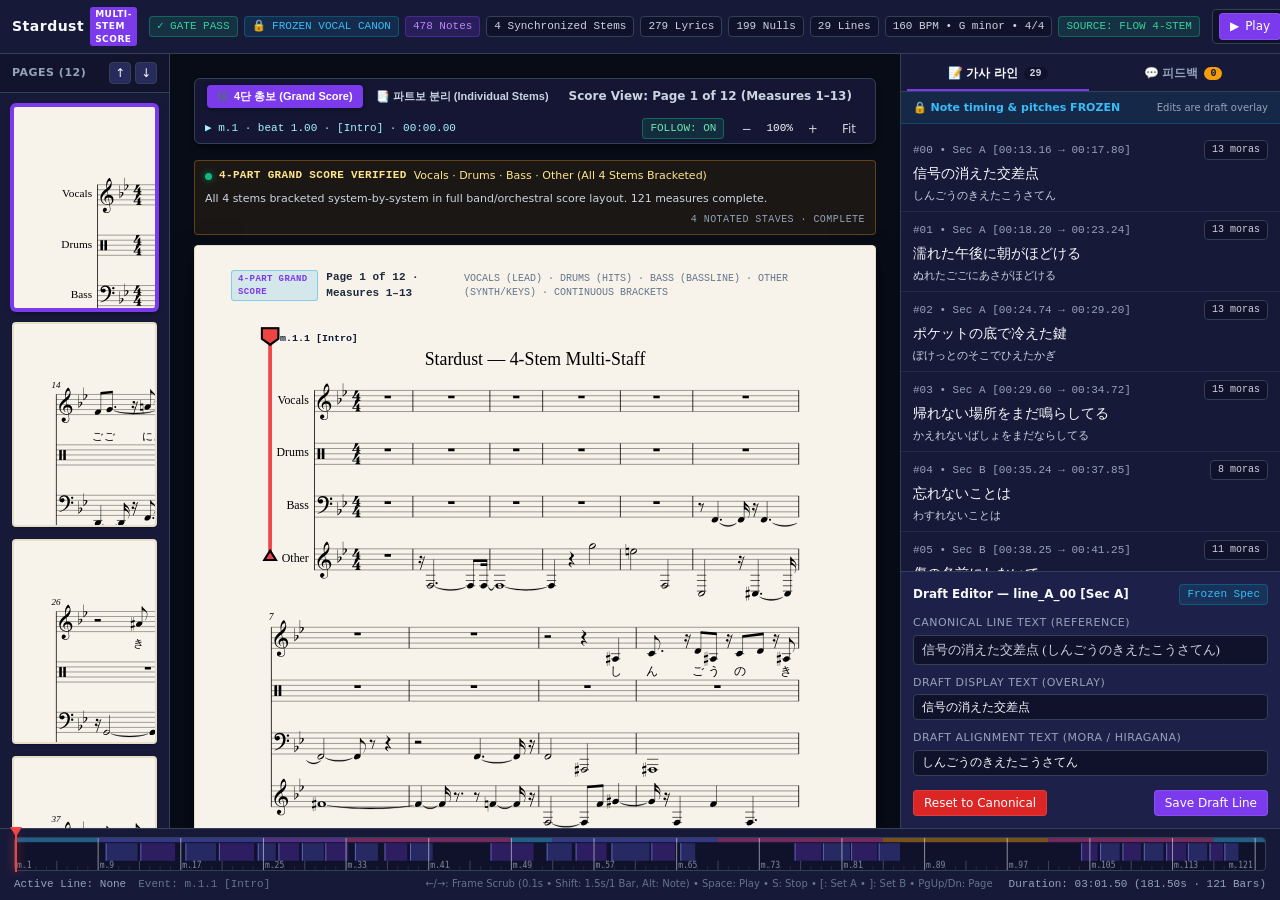
==== index.html @ 9baa698d "feat: Stardust 4-Part Multi-Staff Score & Interactive Right-Click Feedback Workbench" ====
<!DOCTYPE html>
<html lang="ja">
<head>
  <meta charset="UTF-8">
  <meta name="viewport" content="width=device-width, initial-scale=1.0">
  <title>Stardust — Multi-Stem Score &amp; Japanese Lyric Proofing Workbench</title>
  <link rel="stylesheet" href="styles.css">
</head>
<body>
  <div class="workbench-root">
    <!-- Top Command & Transport Bar -->
    <header class="top-command-bar" role="banner">
      <div class="topbar-left">
        <div class="brand-title">
          <span>Stardust</span>
          <span class="brand-badge">MULTI-STEM SCORE</span>
        </div>
        <div class="metadata-pills">
          <span class="chip chip-pass" title="Composition reference gate verified PASS">&#10003; GATE PASS</span>
          <span class="chip chip-frozen" title="Melody &amp; Note Mappings are Frozen">&#128274; FROZEN VOCAL CANON</span>
          <span class="chip chip-primary" id="chip-notes-count">478 Vocal Notes</span>
          <span class="chip" id="chip-stems-count">4 Synchronized Stems</span>
          <span class="chip" id="chip-lyrics-count">279 Lyrics</span>
          <span class="chip" id="chip-nulls-count">199 Nulls</span>
          <span class="chip" id="chip-lines-count">29 Lines</span>
          <span class="chip" id="chip-tempo-key">160 BPM &bull; Gm &bull; 4/4</span>
          <span class="chip chip-pass" id="chip-source" title="Loaded audio source status">SOURCE: FLOW 4-STEM</span>
        </div>
      </div>

      <div class="topbar-center">
        <!-- Transport Controls -->
        <div class="transport-cluster" role="region" aria-label="Playback Transport">
          <button class="btn btn-primary" id="btn-play-pause" title="Play / Pause (Space)" aria-label="Play or Pause">
            <span id="play-icon">&#9654;</span> <span id="play-text">Play</span>
          </button>
          <button class="btn btn-secondary" id="btn-stop" title="Stop (S)" aria-label="Stop playback">
            <span>&#9632;</span> <span>Stop (S)</span>
          </button>
          <button class="btn btn-secondary" id="btn-loop" title="Toggle Loop (L)" aria-label="Toggle loop">
            <span>&#128257;</span> <span id="loop-text">Loop [Off]</span>
          </button>
        </div>

        <div class="timecode-display" id="timecode-display" aria-live="polite">
          00:00.00 / 03:01.50
        </div>
        <span class="measure-beat-badge" id="measure-beat-badge">BAR 1 · BEAT 1.0</span>

        <!-- A/B Range Cluster -->
        <div class="range-controls" role="region" aria-label="A-B Playback Range">
          <span class="range-label">A:</span>
          <input type="number" id="input-range-a" class="input-number" placeholder="Start" step="0.1" min="0" aria-label="Range A start in seconds">
          <button class="btn btn-secondary" id="btn-set-a" title="Set A at playhead ([)" aria-label="Set Range A">Set A [</button>
          <span class="range-label" style="margin-left: 6px;">B:</span>
          <input type="number" id="input-range-b" class="input-number" placeholder="End" step="0.1" min="0" aria-label="Range B end in seconds">
          <button class="btn btn-secondary" id="btn-set-b" title="Set B at playhead (])" aria-label="Set Range B">Set B ]</button>
          <button class="btn btn-ghost" id="btn-clear-range" title="Clear A/B Range" aria-label="Clear Range">Clear</button>
        </div>
      </div>

      <div class="topbar-right">
        <!-- Canonical Artifacts Dropdown / Links -->
        <div style="display: flex; gap: 6px;">
          <a href="assets/stardust-lead-with-lyrics.musicxml" download="stardust-lead-with-lyrics.musicxml" class="btn btn-secondary" title="Download Canonical Vocal MusicXML">Vocal XML</a>
          <a href="assets/stardust-multistaff.musicxml" download="stardust-multistaff.musicxml" class="btn btn-secondary" title="Download Multi-Staff 4-Part MusicXML">Multi-Staff XML</a>
          <a href="assets/stardust-multistaff.mid" download="stardust-multistaff.mid" class="btn btn-secondary" title="Download Multi-Staff 4-Track MIDI">Multi-Staff MIDI</a>
          <a href="assets/stardust-score-data.json" download="stardust-score-data.json" class="btn btn-secondary" title="Download Canonical Score JSON">JSON</a>
          <a href="assets/score-contact-sheet.png" target="_blank" class="btn btn-secondary" title="View Score Contact Sheet">Contact Sheet</a>
          <a href="assets/CANONFLOW_SCORE_LYRIC_CONTRACT.md" target="_blank" class="btn btn-secondary" title="View Reusable Contract">Contract</a>
        </div>
        <button class="btn btn-accent" id="btn-export-draft" title="Export Draft Overrides JSON">
          <span>&#128190;</span> <span>Export Draft</span>
        </button>
      </div>
    </header>

    <!-- Main Workspace Stage -->
    <main class="main-stage">
      <!-- Left Page Navigator -->
      <aside class="page-navigator" aria-label="Score Page Navigator">
        <div class="panel-header">
          <span id="pages-header-title">Pages (12)</span>
          <div style="display: flex; gap: 4px;">
            <button class="btn btn-secondary btn-icon" id="btn-prev-page" title="Previous Page (PageUp)" aria-label="Previous page" style="width: 22px; height: 22px; padding: 2px;">&uarr;</button>
            <button class="btn btn-secondary btn-icon" id="btn-next-page" title="Next Page (PageDown)" aria-label="Next page" style="width: 22px; height: 22px; padding: 2px;">&darr;</button>
          </div>
        </div>
        <div class="thumbnails-list" id="thumbnails-list">
          <!-- Dynamically populated based on active presentation mode -->
        </div>
      </aside>

      <!-- Center Dominant Score Container -->
      <section class="score-viewport" id="score-viewport" aria-label="Music score and source view">
        <div class="score-toolbar">
          <div class="score-mode-pill-group" role="tablist" aria-label="Score Presentation Mode">
            <button type="button" class="score-mode-pill active" id="btn-mode-grand" role="tab" aria-selected="true" title="4단 묶음 총보 (Vocals + Drums + Bass + Other 합주 총보)">
              🎼 4단 총보 (Grand Score)
            </button>
            <button type="button" class="score-mode-pill" id="btn-mode-stems" role="tab" aria-selected="false" title="파트별 개별 악보 분리 보기">
              📑 파트보 분리 (Individual Stems)
            </button>
          </div>

          <span style="font-size: 12px; font-weight: 600; color: var(--text-secondary);" id="score-page-indicator">Score View: Page 1 of 12 (Measures 1–13)</span>
          <span class="score-live-readout" id="score-live-readout" aria-live="polite">Waiting for playback · score cursor idle</span>
          <span class="chip chip-follow" id="score-follow-state">FOLLOW: ON</span>
          <div class="score-source-selector" id="score-source-selector" role="group" aria-label="Visible score staves" style="display: none;">
            <span class="score-source-selector-label">VISIBLE STAVES</span>
            <label title="Show Vocals staff only"><input type="radio" name="score-display-count" value="1"> 1 (Vocals)</label>
            <label title="Show Vocals and Drums staves"><input type="radio" name="score-display-count" value="2"> 2 (+Drums)</label>
            <label title="Show Vocals, Drums, and Bass staves"><input type="radio" name="score-display-count" value="3"> 3 (+Bass)</label>
            <label title="Show all 4 staves"><input type="radio" name="score-display-count" value="all" checked> All (4 Staves)</label>
          </div>
          <div style="display: flex; gap: 6px; margin-left: auto;">
            <button class="btn btn-ghost" id="btn-zoom-out" style="padding: 2px 8px;" title="Zoom Out">&minus;</button>
            <span id="zoom-level" class="mono" style="font-size: 11px; align-self: center;">100%</span>
            <button class="btn btn-ghost" id="btn-zoom-in" style="padding: 2px 8px;" title="Zoom In">&plus;</button>
            <button class="btn btn-ghost" id="btn-zoom-fit" style="padding: 2px 8px;" title="Reset Zoom">Fit</button>
          </div>
        </div>

        <div class="score-source-banner" id="score-source-banner" role="status">
          <span class="source-status-dot" aria-hidden="true" style="background: var(--success); box-shadow: 0 0 7px rgba(16, 185, 129, 0.7);"></span>
          <strong id="score-source-status">4-PART GRAND SCORE VERIFIED</strong>
          <span id="score-source-track">Vocals · Drums · Bass · Other (All 4 Stems Bracketed)</span>
          <span class="score-source-detail" id="score-source-detail">All 4 stems bracketed system-by-system in full band/orchestral score layout.</span>
          <span class="score-notation-count" id="score-notation-count">4 NOTATED STAVES · COMPLETE</span>
        </div>

        <div class="score-paper-sheet" id="score-paper">
          <div class="score-svg-frame" id="score-svg-frame" aria-live="polite"></div>
        </div>
      </section>

      <!-- Right Lyric & Feedback Inspector -->
      <aside class="lyric-inspector" aria-label="Lyric Line & Feedback Inspector">
        <!-- Tab Switcher -->
        <div class="inspector-tabs" role="tablist" aria-label="Inspector Mode">
          <button type="button" class="inspector-tab active" id="tab-lyrics" role="tab" aria-selected="true">
            <span>📝 가사 라인</span> <span class="tab-count-badge" id="lyrics-count-badge">29</span>
          </button>
          <button type="button" class="inspector-tab" id="tab-feedbacks" role="tab" aria-selected="false">
            <span>💬 피드백</span> <span class="tab-count-badge feedback-badge" id="feedback-count-badge">0</span>
          </button>
        </div>

        <!-- Lyrics View Pane -->
        <div class="inspector-tab-pane active" id="pane-lyrics">
          <div class="inspector-banner">
            <span>&#128274; <strong>Note timing &amp; pitches FROZEN</strong></span>
            <span style="font-size: 10px; color: var(--text-muted);">Edits are draft overlay</span>
          </div>

          <!-- Scrollable list of 29 lines -->
          <div class="lyric-list-container" id="lyric-list" role="list">
            <!-- Dynamically populated rows -->
          </div>

          <!-- Selected Line Draft Editor Drawer -->
          <div class="inspector-detail-pane" id="inspector-detail">
            <div class="detail-header">
              <span id="editor-line-title">Select a line to edit draft text</span>
              <span class="chip chip-frozen" id="editor-status-chip">Frozen Spec</span>
            </div>

            <div class="field-group">
              <label class="field-label">Canonical Line Text (Reference)</label>
              <div id="canonical-line-text" class="lyric-font" style="font-size: 13px; color: var(--text-secondary); background: var(--surface-input); padding: 5px 8px; border-radius: 4px; border: 1px solid var(--border-subtle); min-height: 26px;">
                -
              </div>
            </div>

            <div class="field-group">
              <label class="field-label" for="input-draft-display">Draft Display Text (Overlay)</label>
              <input type="text" id="input-draft-display" class="input-text lyric-font" placeholder="Japanese Kanji / Kana text">
            </div>

            <div class="field-group">
              <label class="field-label" for="input-draft-alignment">Draft Alignment Text (Mora / Hiragana)</label>
              <input type="text" id="input-draft-alignment" class="input-text" placeholder="Kana reading alignment">
            </div>

            <div style="display: flex; justify-content: space-between; align-items: center; margin-top: 4px;">
              <button class="btn btn-danger" id="btn-reset-line" title="Revert this line to canonical text">Reset to Canonical</button>
              <button class="btn btn-primary" id="btn-save-draft" title="Save draft line overlay">Save Draft Line</button>
            </div>
          </div>
        </div>

        <!-- Feedbacks View Pane -->
        <div class="inspector-tab-pane" id="pane-feedbacks" style="display: none;">
          <div class="feedback-actions-bar">
            <button type="button" class="btn btn-primary" id="btn-add-feedback-now" title="현재 재생 헤드 위치에 피드백 추가 (단축키: F)">
              <span>➕ 피드백 추가</span>
            </button>
            <div style="display: flex; gap: 4px;">
              <button type="button" class="btn btn-secondary btn-icon" id="btn-copy-feedbacks" title="피드백 전체 마크다운 클립보드 복사" style="font-size: 12px; padding: 4px 8px;">
                📋 복사
              </button>
              <button type="button" class="btn btn-secondary btn-icon" id="btn-export-feedbacks" title="피드백 JSON 다운로드" style="font-size: 12px; padding: 4px 8px;">
                📥 내보내기
              </button>
            </div>
          </div>

          <!-- Filter Toolbar -->
          <div class="feedback-filter-row">
            <span style="font-size: 11px; color: var(--text-dim); font-weight: 600;">필터:</span>
            <div class="feedback-filter-chips" id="feedback-filter-chips">
              <button type="button" class="filter-chip active" data-filter="all">전체</button>
              <button type="button" class="filter-chip" data-filter="vocals">보컬</button>
              <button type="button" class="filter-chip" data-filter="drums">드럼</button>
              <button type="button" class="filter-chip" data-filter="bass">베이스</button>
              <button type="button" class="filter-chip" data-filter="other">기타</button>
            </div>
          </div>

          <!-- Feedbacks List -->
          <div class="feedback-list-container" id="feedback-cards-list" role="list">
            <div class="feedback-empty-state" id="feedback-empty-state">
              <span class="empty-icon">💬</span>
              <p class="empty-title">등록된 피드백이 없습니다</p>
              <p class="empty-desc">악보나 타임라인에서 <strong>마우스 우클릭</strong>하여 해당 위치에 즉시 피드백을 남기거나, 상단의 [➕ 피드백 추가] 버튼을 눌러보세요.</p>
            </div>
          </div>
        </div>
      </aside>
    </main>

    <!-- Compact Bottom Timeline & Transport Readout -->
    <footer class="bottom-timeline-bar" role="contentinfo">
      <div class="timeline-track-wrap" id="timeline-track" role="slider" aria-label="Audio Timeline Scrubber" tabindex="0">
        <canvas class="timeline-markers-canvas" id="timeline-canvas"></canvas>
        <div class="timeline-range-highlight" id="timeline-range-highlight" style="display: none;"></div>
        <div class="timeline-feedback-markers" id="timeline-feedback-markers"></div>
        <div class="timeline-hover-guide" id="timeline-hover-guide"></div>
        <div class="timeline-hover-tooltip" id="timeline-hover-tooltip">00:00.00</div>
        <div class="timeline-playhead" id="timeline-playhead" style="left: 0%;"></div>
      </div>

      <div class="timeline-info-row">
        <div style="display: flex; gap: 12px; align-items: center;">
          <span class="mono" id="timeline-active-info">Active Line: None</span>
          <span class="mono" id="timeline-active-event" style="color: var(--text-dim);">Event: None</span>
        </div>
        <div style="display: flex; gap: 16px; align-items: center;">
          <span style="font-size: 10px; color: var(--text-dim);">&larr;/&rarr;: Frame Scrub (0.1s &bull; Shift: 1.5s/1 Bar, Alt: Note) &bull; Space: Play &bull; S: Stop &bull; [: Set A &bull; ]: Set B &bull; PgUp/Dn: Page</span>
          <span class="mono" id="timeline-duration-info">Duration: 03:01.50 (181.50s · 121 Bars)</span>
        </div>
      </div>
    </footer>
  </div>

  <!-- Score & Timeline Right-Click Context Menu -->
  <div id="score-context-menu" class="score-context-menu" style="display: none;" role="menu" aria-label="Context Actions">
    <div class="context-menu-header" id="context-menu-time-header">
      <span class="context-menu-badge" id="ctx-bar-beat">BAR 1 · BEAT 1.0</span>
      <span class="context-menu-time" id="ctx-timecode">00:00.00</span>
    </div>
    <div class="context-menu-divider"></div>
    <button type="button" class="context-menu-item primary" id="ctx-btn-add-feedback" role="menuitem">
      <span class="ctx-icon">💬</span>
      <span class="ctx-label">이 지점에 피드백 남기기...</span>
      <span class="ctx-shortcut">F</span>
    </button>
    <button type="button" class="context-menu-item" id="ctx-btn-play-from-here" role="menuitem">
      <span class="ctx-icon">▶️</span>
      <span class="ctx-label">이 위치부터 재생</span>
      <span class="ctx-shortcut">Space</span>
    </button>
    <div class="context-menu-divider"></div>
    <button type="button" class="context-menu-item" id="ctx-btn-set-range-a" role="menuitem">
      <span class="ctx-icon">📍</span>
      <span class="ctx-label">A 루프 시작점으로 설정</span>
      <span class="ctx-shortcut">[</span>
    </button>
    <button type="button" class="context-menu-item" id="ctx-btn-set-range-b" role="menuitem">
      <span class="ctx-icon">📍</span>
      <span class="ctx-label">B 루프 종료점으로 설정</span>
      <span class="ctx-shortcut">]</span>
    </button>
    <div class="context-menu-divider"></div>
    <button type="button" class="context-menu-item" id="ctx-btn-copy-timecode" role="menuitem">
      <span class="ctx-icon">📋</span>
      <span class="ctx-label">현재 위치 타임코드 복사</span>
    </button>
  </div>

  <!-- Feedback Input Modal Dialog -->
  <div id="feedback-modal-backdrop" class="modal-backdrop" style="display: none;" role="presentation">
    <div class="feedback-dialog" role="dialog" aria-modal="true" aria-labelledby="feedback-dialog-title">
      <div class="dialog-header">
        <div style="display: flex; align-items: center; gap: 8px;">
          <span style="font-size: 20px;">💬</span>
          <div>
            <h3 id="feedback-dialog-title" class="dialog-title">피드백 남기기</h3>
            <p class="dialog-subtitle" id="feedback-dialog-location">BAR 1 · BEAT 1.0 · 00:00.00</p>
          </div>
        </div>
        <button type="button" class="btn btn-ghost btn-icon" id="btn-close-feedback-modal" aria-label="닫기" style="font-size: 18px; width: 28px; height: 28px;">&times;</button>
      </div>

      <div class="dialog-body">
        <!-- Target Stem Selector -->
        <div class="field-group">
          <label class="field-label">대상 파트 (Target Track)</label>
          <div class="stem-pill-selector" id="feedback-stem-selector">
            <button type="button" class="pill-btn active" data-stem="all">전체 (Master)</button>
            <button type="button" class="pill-btn" data-stem="vocals">🎤 Vocals</button>
            <button type="button" class="pill-btn" data-stem="drums">🥁 Drums</button>
            <button type="button" class="pill-btn" data-stem="bass">🎸 Bass</button>
            <button type="button" class="pill-btn" data-stem="other">🎹 Other</button>
          </div>
        </div>

        <!-- Category Selector -->
        <div class="field-group">
          <label class="field-label">피드백 분류 (Category)</label>
          <div class="category-pill-selector" id="feedback-category-selector">
            <button type="button" class="pill-btn active" data-category="vocals">🎤 보컬/발음</button>
            <button type="button" class="pill-btn" data-category="timing">⏱️ 타이밍/리듬</button>
            <button type="button" class="pill-btn" data-category="pitch">🎵 음정/멜로디</button>
            <button type="button" class="pill-btn" data-category="mix">🎚️ 믹스/밸런스</button>
            <button type="button" class="pill-btn" data-category="lyrics">📝 가사 수정</button>
            <button type="button" class="pill-btn" data-category="general">💡 일반 메모</button>
          </div>
        </div>

        <!-- Active Lyric Context if any -->
        <div class="feedback-lyric-context" id="feedback-lyric-context" style="display: none;">
          <span class="context-label">해당 마디 가사:</span>
          <span class="context-text" id="feedback-context-lyric-text">-</span>
        </div>

        <!-- Feedback Input Textarea -->
        <div class="field-group">
          <label class="field-label" for="feedback-textarea">
            피드백 내용 <span style="color: var(--danger);">*</span>
          </label>
          <textarea id="feedback-textarea" class="input-textarea" rows="3" placeholder="피드백 내용을 입력하세요 (예: 2박자 보컬 싱코페이션 타이밍 늦음, 킥 어택 강조 필요 등)..."></textarea>
        </div>

        <!-- Author Input -->
        <div class="field-group">
          <label class="field-label" for="feedback-author-input">작성자</label>
          <input type="text" id="feedback-author-input" class="input-text" value="Reviewer" placeholder="작성자 이름">
        </div>
      </div>

      <div class="dialog-footer">
        <span class="dialog-hint">단축키: Cmd+Enter (Ctrl+Enter) 저장 · Esc 닫기</span>
        <div style="display: flex; gap: 8px;">
          <button type="button" class="btn btn-secondary" id="btn-cancel-feedback">취소</button>
          <button type="button" class="btn btn-primary" id="btn-submit-feedback">💾 피드백 저장</button>
        </div>
      </div>
    </div>
  </div>

  <!-- Toast Notification Container -->
  <div id="toast-container" class="toast-container" aria-live="polite"></div>

  <audio id="audio-player" src="assets/flow-stems/vocals.m4a" data-source-manifest="assets/source-manifest.json" preload="auto"></audio>
  <div id="stem-audio-bank" aria-hidden="true"></div>

  <!-- Application Module Script -->
  <script type="module" src="app.mjs"></script>
</body>
</html>
---- styles.css ----
/* ==========================================================================
   Stardust Lead-Score & Lyric Proofing Workbench
   Dark Utility Design Language & Token Specification
   ========================================================================== */

:root {
  /* Surface Tokens */
  --bg-base: #0F172A;
  --surface-raised: #171939;
  --surface-card: #1D214A;
  --surface-hover: #262B5C;
  --surface-active: #313775;
  --surface-input: #10122B;

  /* Score Paper Tokens */
  --paper-cream: #F7F3EA;
  --paper-border: #E5DFC9;
  --text-score: #1E293B;

  /* Accent & Status Tokens */
  --primary: #7C3AED;
  --primary-hover: #6D28D9;
  --primary-glow: rgba(124, 58, 237, 0.35);
  --secondary: #6366F1;
  --secondary-hover: #4F46E5;
  --accent: #0891B2;
  --accent-hover: #0E7490;
  --accent-glow: rgba(8, 145, 178, 0.35);
  --danger: #DC2626;
  --danger-hover: #B91C1C;
  --success: #10B981;
  --warning: #F59E0B;

  /* Typography & Foreground Tokens */
  --text-primary: #F8FAFC;
  --text-secondary: #CBD5E1;
  --text-muted: #94A3B8;
  --text-dim: #64748B;

  /* Borders & Focus Rings */
  --border-subtle: #334155;
  --border-light: #475569;
  --border-focus: #38BDF8;
  --ring-focus: 0 0 0 3px rgba(56, 189, 248, 0.45);

  /* Elevation Shadows */
  --shadow-sm: 0 1px 2px rgba(0, 0, 0, 0.3);
  --shadow-md: 0 4px 6px -1px rgba(0, 0, 0, 0.4), 0 2px 4px -2px rgba(0, 0, 0, 0.3);
  --shadow-lg: 0 10px 15px -3px rgba(0, 0, 0, 0.5), 0 4px 6px -4px rgba(0, 0, 0, 0.4);
  --shadow-paper: 0 12px 28px -4px rgba(0, 0, 0, 0.55), 0 8px 10px -6px rgba(0, 0, 0, 0.4);

  /* Fonts */
  --font-sans: system-ui, -apple-system, BlinkMacSystemFont, "Segoe UI", "Noto Sans JP", Roboto, sans-serif;
  --font-serif: "Noto Serif JP", "Hiragino Mincho ProN", "Yu Mincho", "Noto Sans JP", Georgia, serif;
  --font-mono: "SF Mono", Menlo, Monaco, Consolas, "Liberation Mono", monospace;

  /* Dimensions */
  --topbar-height: 54px;
  --bottombar-height: 72px;
  --leftpanel-width: 170px;
  --rightpanel-width: 380px;
  --radius-sm: 4px;
  --radius-md: 6px;
  --radius-lg: 8px;
}

/* ==========================================================================
   Base & Reset
   ========================================================================== */

*, *::before, *::after {
  box-sizing: border-box;
  margin: 0;
  padding: 0;
}

html, body {
  width: 100%;
  height: 100%;
  overflow: hidden;
  background-color: var(--bg-base);
  color: var(--text-primary);
  font-family: var(--font-sans);
  font-size: 13px;
  line-height: 1.4;
  -webkit-font-smoothing: antialiased;
  -moz-osx-font-smoothing: grayscale;
}

/* Accessible focus visible */
:focus-visible {
  outline: none;
  box-shadow: var(--ring-focus);
}

/* Reduced motion */
@media (prefers-reduced-motion: reduce) {
  *, *::before, *::after {
    animation-duration: 0.01ms !important;
    animation-iteration-count: 1 !important;
    transition-duration: 0.01ms !important;
    scroll-behavior: auto !important;
  }
}

/* ==========================================================================
   Typography Utilities
   ========================================================================== */

h1, h2, h3, h4 {
  font-weight: 600;
  color: var(--text-primary);
}

.mono {
  font-family: var(--font-mono);
}

.lyric-font {
  font-family: var(--font-serif);
}

/* ==========================================================================
   Buttons & Interactive Elements
   ========================================================================== */

.btn {
  display: inline-flex;
  align-items: center;
  justify-content: center;
  gap: 6px;
  padding: 5px 10px;
  font-family: var(--font-sans);
  font-size: 12px;
  font-weight: 500;
  line-height: 1.2;
  border-radius: var(--radius-sm);
  border: 1px solid transparent;
  cursor: pointer;
  user-select: none;
  transition: background-color 0.15s ease, border-color 0.15s ease, box-shadow 0.15s ease;
  white-space: nowrap;
  text-decoration: none;
}

.btn:disabled {
  opacity: 0.45;
  cursor: not-allowed;
  pointer-events: none;
}

.btn-primary {
  background-color: var(--primary);
  color: #FFFFFF;
  border-color: rgba(255, 255, 255, 0.1);
}

.btn-primary:hover:not(:disabled) {
  background-color: var(--primary-hover);
  box-shadow: 0 0 10px var(--primary-glow);
}

.btn-secondary {
  background-color: var(--surface-hover);
  color: var(--text-primary);
  border-color: var(--border-subtle);
}

.btn-secondary:hover:not(:disabled) {
  background-color: var(--surface-active);
  border-color: var(--border-light);
}

.btn-accent {
  background-color: var(--accent);
  color: #FFFFFF;
  border-color: rgba(255, 255, 255, 0.1);
}

.btn-accent:hover:not(:disabled) {
  background-color: var(--accent-hover);
  box-shadow: 0 0 10px var(--accent-glow);
}

.btn-danger {
  background-color: var(--danger);
  color: #FFFFFF;
  border-color: rgba(255, 255, 255, 0.1);
}

.btn-danger:hover:not(:disabled) {
  background-color: var(--danger-hover);
}

.btn-ghost {
  background-color: transparent;
  color: var(--text-secondary);
  border-color: transparent;
}

.btn-ghost:hover:not(:disabled) {
  background-color: var(--surface-hover);
  color: var(--text-primary);
}

.btn-icon {
  padding: 6px;
  width: 30px;
  height: 30px;
}

.btn-active {
  background-color: var(--secondary);
  color: #FFFFFF;
  border-color: rgba(255, 255, 255, 0.2);
}

/* ==========================================================================
   Badges & Status Chips
   ========================================================================== */

.chip {
  display: inline-flex;
  align-items: center;
  gap: 4px;
  padding: 2px 7px;
  font-family: var(--font-mono);
  font-size: 11px;
  font-weight: 500;
  border-radius: var(--radius-sm);
  border: 1px solid var(--border-subtle);
  background-color: var(--surface-input);
  color: var(--text-secondary);
  white-space: nowrap;
}

.chip-pass {
  background-color: rgba(16, 185, 129, 0.15);
  border-color: rgba(16, 185, 129, 0.4);
  color: #34D399;
}

.chip-frozen {
  background-color: rgba(8, 145, 178, 0.15);
  border-color: rgba(8, 145, 178, 0.4);
  color: #38BDF8;
}

.chip-draft {
  background-color: rgba(245, 158, 11, 0.15);
  border-color: rgba(245, 158, 11, 0.4);
  color: #FBBF24;
}

.chip-danger {
  background-color: rgba(220, 38, 38, 0.15);
  border-color: rgba(220, 38, 38, 0.4);
  color: #F87171;
}

.chip-primary {
  background-color: rgba(124, 58, 237, 0.18);
  border-color: rgba(124, 58, 237, 0.4);
  color: #C084FC;
}

.chip-warning {
  background-color: rgba(245, 158, 11, 0.14);
  border-color: rgba(245, 158, 11, 0.45);
  color: #FBBF24;
}

.chip-follow {
  background-color: rgba(16, 185, 129, 0.14);
  border-color: rgba(16, 185, 129, 0.45);
  color: #6EE7B7;
}

/* ==========================================================================
   Form Controls
   ========================================================================== */

.input-text, .input-number {
  background-color: var(--surface-input);
  border: 1px solid var(--border-subtle);
  border-radius: var(--radius-sm);
  color: var(--text-primary);
  font-family: var(--font-sans);
  font-size: 12px;
  padding: 5px 8px;
  transition: border-color 0.15s ease, box-shadow 0.15s ease;
}

.input-text:focus, .input-number:focus {
  border-color: var(--border-focus);
  outline: none;
  box-shadow: var(--ring-focus);
}

.input-number {
  font-family: var(--font-mono);
  width: 65px;
  text-align: center;
}

.field-group {
  display: flex;
  flex-direction: column;
  gap: 4px;
}

.field-label {
  font-size: 11px;
  font-weight: 500;
  color: var(--text-muted);
  text-transform: uppercase;
  letter-spacing: 0.5px;
}

/* ==========================================================================
   Workbench Layout Structure
   ========================================================================== */

.workbench-root {
  display: flex;
  flex-direction: column;
  width: 100vw;
  height: 100vh;
  overflow: hidden;
  background-color: var(--bg-base);
}

/* Top Command Bar */
.top-command-bar {
  display: flex;
  align-items: center;
  justify-content: space-between;
  height: var(--topbar-height);
  padding: 0 12px;
  background-color: var(--surface-raised);
  border-bottom: 1px solid var(--border-subtle);
  z-index: 20;
  gap: 12px;
  flex-shrink: 0;
}

.topbar-left {
  display: flex;
  align-items: center;
  gap: 12px;
}

.brand-title {
  font-size: 14px;
  font-weight: 700;
  letter-spacing: 0.5px;
  color: var(--text-primary);
  display: flex;
  align-items: center;
  gap: 6px;
}

.brand-badge {
  font-size: 9px;
  padding: 1px 5px;
  background-color: var(--primary);
  border-radius: 3px;
  color: #fff;
  font-weight: 600;
}

.metadata-pills {
  display: flex;
  align-items: center;
  gap: 6px;
}

.topbar-center {
  display: flex;
  align-items: center;
  gap: 10px;
}

.transport-cluster {
  display: flex;
  align-items: center;
  gap: 6px;
  background-color: var(--surface-input);
  padding: 3px 6px;
  border-radius: var(--radius-sm);
  border: 1px solid var(--border-subtle);
}

.timecode-display {
  font-family: var(--font-mono);
  font-size: 13px;
  font-weight: 600;
  color: var(--text-primary);
  padding: 0 8px;
  letter-spacing: 0.5px;
  min-width: 130px;
  text-align: center;
}

.measure-beat-badge {
  font-family: var(--font-mono);
  font-size: 11px;
  font-weight: 700;
  color: #38BDF8;
  background: rgba(8, 145, 178, 0.18);
  border: 1px solid rgba(8, 145, 178, 0.4);
  padding: 3px 8px;
  border-radius: var(--radius-sm);
  letter-spacing: 0.5px;
  white-space: nowrap;
}

.range-controls {
  display: flex;
  align-items: center;
  gap: 5px;
  background-color: var(--surface-input);
  padding: 3px 8px;
  border-radius: var(--radius-sm);
  border: 1px solid var(--border-subtle);
}

.range-label {
  font-family: var(--font-mono);
  font-size: 11px;
  font-weight: 600;
  color: var(--text-muted);
}

.topbar-right {
  display: flex;
  align-items: center;
  gap: 8px;
}

/* Main Workspace Flex */
.main-stage {
  display: flex;
  flex: 1;
  height: calc(100vh - var(--topbar-height) - var(--bottombar-height));
  overflow: hidden;
  position: relative;
}

/* Left Page Navigator */
.page-navigator {
  width: var(--leftpanel-width);
  background-color: var(--surface-raised);
  border-right: 1px solid var(--border-subtle);
  display: flex;
  flex-direction: column;
  flex-shrink: 0;
  overflow-y: auto;
}

.panel-header {
  display: flex;
  align-items: center;
  justify-content: space-between;
  padding: 8px 12px;
  background-color: rgba(0, 0, 0, 0.2);
  border-bottom: 1px solid var(--border-subtle);
  font-size: 11px;
  font-weight: 600;
  color: var(--text-muted);
  text-transform: uppercase;
  letter-spacing: 0.5px;
}

.thumbnails-list {
  display: flex;
  flex-direction: column;
  gap: 12px;
  padding: 12px;
}

.thumbnail-card {
  position: relative;
  background-color: var(--paper-cream);
  border: 2px solid var(--paper-border);
  border-radius: var(--radius-sm);
  overflow: hidden;
  cursor: pointer;
  box-shadow: var(--shadow-sm);
  transition: transform 0.15s ease, border-color 0.15s ease, box-shadow 0.15s ease;
  aspect-ratio: 0.707; /* A4 aspect */
}

.thumbnail-card:hover {
  border-color: var(--border-focus);
  transform: translateY(-2px);
  box-shadow: var(--shadow-md);
}

.thumbnail-card.active {
  border-color: var(--primary);
  box-shadow: 0 0 0 2px var(--primary), var(--shadow-md);
}

.thumbnail-img {
  width: 100%;
  height: 100%;
  object-fit: cover;
  display: block;
}

.thumbnail-badge {
  position: absolute;
  bottom: 4px;
  left: 4px;
  background-color: rgba(15, 23, 42, 0.85);
  color: #fff;
  font-family: var(--font-mono);
  font-size: 10px;
  font-weight: 600;
  padding: 1px 6px;
  border-radius: 3px;
  border: 1px solid var(--border-subtle);
}

/* Center Dominant Score Container */
.score-viewport {
  flex: 1;
  background-color: #080C17;
  overflow: auto;
  display: flex;
  flex-direction: column;
  align-items: center;
  padding: 24px;
  position: relative;
}

.score-toolbar {
  position: sticky;
  top: 0;
  z-index: 10;
  display: flex;
  align-items: center;
  flex-wrap: wrap;
  gap: 8px;
  width: min(100%, 1060px);
  background-color: rgba(23, 25, 57, 0.85);
  backdrop-filter: blur(8px);
  border: 1px solid var(--border-subtle);
  padding: 4px 10px;
  border-radius: var(--radius-md);
  margin-bottom: 16px;
  box-shadow: var(--shadow-md);
}

.score-live-readout {
  flex: 1 1 250px;
  min-width: 220px;
  font-family: var(--font-mono);
  font-size: 11px;
  color: #A5F3FC;
  white-space: nowrap;
  overflow: hidden;
  text-overflow: ellipsis;
}

.score-source-selector {
  display: inline-flex;
  align-items: center;
  gap: 6px;
  padding: 3px 7px;
  border: 1px solid var(--border-subtle);
  border-radius: var(--radius-sm);
  background: rgba(15, 23, 42, 0.38);
  color: var(--text-secondary);
  font-family: var(--font-mono);
  font-size: 10px;
  white-space: nowrap;
}

.score-source-selector-label {
  color: var(--text-muted);
  font-size: 9px;
  letter-spacing: 0.45px;
}

.score-source-selector label {
  display: inline-flex;
  align-items: center;
  gap: 2px;
  cursor: pointer;
}

.score-source-selector input {
  accent-color: var(--primary);
  margin: 0;
}

.score-source-banner {
  width: min(100%, 1060px);
  display: flex;
  align-items: center;
  gap: 7px;
  flex-wrap: wrap;
  margin: 0 0 10px;
  padding: 7px 10px;
  background: rgba(245, 158, 11, 0.08);
  border: 1px solid rgba(245, 158, 11, 0.32);
  border-radius: var(--radius-sm);
  color: #FDE68A;
  font-size: 11px;
}

.score-source-banner strong {
  font-family: var(--font-mono);
  letter-spacing: 0.35px;
}

.source-status-dot {
  width: 7px;
  height: 7px;
  border-radius: 999px;
  background: #F59E0B;
  box-shadow: 0 0 7px rgba(245, 158, 11, 0.7);
  flex: 0 0 auto;
}

.score-source-detail {
  color: #CBD5E1;
}

.score-notation-count {
  margin-left: auto;
  color: var(--text-muted);
  font-family: var(--font-mono);
  font-size: 10px;
  letter-spacing: 0.45px;
  white-space: nowrap;
}

.score-mode-pill-group {
  display: inline-flex;
  background: var(--bg-card);
  border: 1px solid var(--border-color);
  border-radius: var(--radius-sm);
  padding: 2px;
  gap: 3px;
  flex-shrink: 0;
}

.score-mode-pill {
  border: none;
  background: transparent;
  color: var(--text-secondary);
  padding: 4px 10px;
  font-size: 11px;
  font-weight: 600;
  border-radius: 4px;
  cursor: pointer;
  transition: all 0.15s ease;
  white-space: nowrap;
}

.score-mode-pill:hover {
  color: var(--text-primary);
  background: rgba(255, 255, 255, 0.06);
}

.score-mode-pill.active {
  background: var(--primary);
  color: #ffffff;
  box-shadow: 0 1px 4px rgba(0, 0, 0, 0.4);
}

.score-paper-sheet {
  background-color: var(--paper-cream);
  border: 1px solid var(--paper-border);
  border-radius: var(--radius-sm);
  box-shadow: var(--shadow-paper);
  width: 100%;
  max-width: 1060px;
  padding: 24px 32px;
  display: flex;
  flex-direction: column;
  align-items: center;
  min-height: 1200px;
}

.score-multistaff-layer {
  width: 100%;
  border-bottom: none;
  padding: 0;
}

.score-multistaff-layer .score-source-badge {
  background: rgba(14, 165, 233, 0.15);
  color: var(--primary);
  border-color: rgba(14, 165, 233, 0.4);
}

.score-svg-frame {
  width: 100%;
  height: auto;
  display: flex;
  flex-direction: column;
  align-items: stretch;
  gap: 18px;
  position: relative;
}

.score-source-layer {
  width: 100%;
  padding: 0 0 16px;
  border-bottom: 1px solid var(--paper-border);
}

.score-source-layer:last-child {
  border-bottom: 0;
  padding-bottom: 0;
}

.score-source-heading {
  display: flex;
  align-items: center;
  gap: 8px;
  min-height: 24px;
  padding: 0 4px 8px;
  color: var(--text-score);
  font-family: var(--font-mono);
  font-size: 11px;
}

.score-source-badge {
  padding: 2px 6px;
  border: 1px solid var(--paper-border);
  border-radius: 3px;
  color: var(--primary);
  font-size: 9px;
  font-weight: 700;
  letter-spacing: 0.4px;
}

.score-source-meta {
  margin-left: auto;
  color: #64748B;
  font-size: 10px;
  text-transform: uppercase;
}

.score-source-canvas {
  width: 100%;
}

.score-source-missing {
  padding: 18px 12px;
  border: 1px dashed var(--paper-border);
  background: rgba(229, 223, 201, 0.28);
  color: #64748B;
  font-family: var(--font-mono);
  font-size: 11px;
  text-align: center;
}

.score-source-layer[data-status="pending-transcription"] {
  background: rgba(229, 223, 201, 0.16);
}

.score-source-status-card {
  display: grid;
  gap: 11px;
  min-height: 126px;
  padding: 16px;
  border: 1px solid var(--paper-border);
  background: rgba(248, 246, 239, 0.88);
  color: #64748B;
  font-family: var(--font-mono);
}

.score-source-status-row,
.score-source-status-footer {
  display: flex;
  align-items: center;
  gap: 8px;
}

.score-source-status-row strong {
  color: var(--text-score);
  font-size: 11px;
}

.score-source-status-badge {
  padding: 4px 7px;
  border: 1px solid rgba(8, 145, 178, 0.45);
  border-radius: 3px;
  background: rgba(224, 242, 254, 0.78);
  color: #0E7490;
  font-size: 10px;
  font-weight: 700;
  letter-spacing: 0.5px;
}

.score-source-status-copy {
  margin: 0;
  color: #64748B;
  font-size: 10px;
  line-height: 1.55;
}

.score-source-progress-track {
  width: 100%;
  height: 5px;
  overflow: hidden;
  border-radius: 999px;
  background: rgba(100, 116, 139, 0.22);
}

.score-source-progress-bar {
  display: block;
  height: 100%;
  border-radius: inherit;
  background: #0891B2;
  box-shadow: 0 0 6px rgba(8, 145, 178, 0.5);
  transition: width 0.08s linear;
}

.score-source-status-footer {
  justify-content: space-between;
  color: #64748B;
  font-size: 10px;
}

.score-source-status-note {
  color: #0E7490;
}

.score-svg-frame svg {
  width: 100%;
  height: auto;
  display: block;
  overflow: visible;
}

.score-svg-frame svg g.note.score-note-active path {
  fill: #0E7490;
  stroke: #0E7490;
  filter: drop-shadow(0 0 3px rgba(8, 145, 178, 0.75));
}

.score-svg-frame svg g.note.score-note-active use {
  fill: #0E7490;
  stroke: #0E7490;
  filter: drop-shadow(0 0 3px rgba(8, 145, 178, 0.75));
}

.score-karaoke-focus-box {
  fill: rgba(8, 145, 178, 0.16);
  stroke: #0891B2;
  stroke-width: 18;
  rx: 12;
  vector-effect: non-scaling-stroke;
  pointer-events: none;
}

.score-karaoke-cursor-line {
  stroke: #EF4444;
  stroke-width: 3.5px;
  stroke-linecap: round;
  opacity: 0.98;
  vector-effect: non-scaling-stroke;
  filter: drop-shadow(0 0 5px rgba(239, 68, 68, 0.85));
  pointer-events: stroke;
  cursor: col-resize;
}

.score-karaoke-cursor-hitarea {
  stroke: transparent;
  stroke-width: 36px;
  vector-effect: non-scaling-stroke;
  pointer-events: stroke;
  cursor: col-resize;
}

.score-playhead-handle {
  fill: #EF4444;
  stroke: #FFFFFF;
  stroke-width: 2px;
  vector-effect: non-scaling-stroke;
  filter: drop-shadow(0 2px 5px rgba(0, 0, 0, 0.6));
  cursor: grab;
  pointer-events: all;
}

.score-playhead-handle:hover {
  fill: #DC2626;
  cursor: grab;
  filter: drop-shadow(0 0 8px rgba(239, 68, 68, 0.95));
}

.score-dragging .score-playhead-handle,
body.score-dragging-active .score-playhead-handle {
  transition: none !important;
}

.score-playhead-handle-bottom {
  fill: #EF4444;
  stroke: #FFFFFF;
  stroke-width: 2px;
  vector-effect: non-scaling-stroke;
  filter: drop-shadow(0 1px 3px rgba(0, 0, 0, 0.5));
  cursor: grab;
  pointer-events: all;
}

.score-karaoke-cursor-label {
  fill: #0F172A;
  font-family: var(--font-mono);
  font-size: 340px;
  font-weight: 800;
  paint-order: stroke fill;
  stroke: #F8FAFC;
  stroke-width: 30px;
  stroke-linejoin: round;
  pointer-events: none;
}

.score-svg-frame svg {
  cursor: col-resize;
  user-select: none;
}

.score-svg-frame svg.score-dragging,
.score-svg-frame svg.score-dragging * {
  cursor: grabbing !important;
}

body.score-dragging-active,
body.score-dragging-active * {
  cursor: grabbing !important;
  user-select: none !important;
}

.score-svg-frame svg g.note {
  cursor: pointer;
}

.score-svg-frame svg g.note:hover {
  filter: drop-shadow(0 0 6px rgba(239, 68, 68, 0.9));
}

/* Right Lyric Inspector */
.lyric-inspector {
  width: var(--rightpanel-width);
  background-color: var(--surface-raised);
  border-left: 1px solid var(--border-subtle);
  display: flex;
  flex-direction: column;
  flex-shrink: 0;
  height: 100%;
}

.inspector-banner {
  background-color: rgba(8, 145, 178, 0.12);
  border-bottom: 1px solid rgba(8, 145, 178, 0.3);
  padding: 8px 12px;
  font-size: 11px;
  color: #38BDF8;
  display: flex;
  align-items: center;
  justify-content: space-between;
}

.lyric-list-container {
  flex: 1;
  overflow-y: auto;
  padding: 8px 0;
}

.lyric-row {
  display: flex;
  flex-direction: column;
  gap: 4px;
  padding: 8px 12px;
  border-bottom: 1px solid rgba(51, 65, 85, 0.4);
  cursor: pointer;
  transition: background-color 0.12s ease;
}

.lyric-row:hover {
  background-color: var(--surface-hover);
}

.lyric-row.active {
  background-color: var(--surface-active);
  border-left: 3px solid var(--secondary);
}

.lyric-row.selected {
  background-color: rgba(124, 58, 237, 0.18);
  border-left: 3px solid var(--primary);
}

.lyric-row.modified {
  border-right: 3px solid var(--warning);
}

.row-meta-bar {
  display: flex;
  align-items: center;
  justify-content: space-between;
  font-family: var(--font-mono);
  font-size: 11px;
  color: var(--text-muted);
}

.row-text-display {
  font-family: var(--font-serif);
  font-size: 14px;
  font-weight: 500;
  color: var(--text-primary);
}

.row-text-reading {
  font-family: var(--font-sans);
  font-size: 11px;
  color: var(--text-secondary);
}

.inspector-detail-pane {
  background-color: var(--surface-card);
  border-top: 1px solid var(--border-subtle);
  padding: 12px;
  display: flex;
  flex-direction: column;
  gap: 10px;
}

.detail-header {
  display: flex;
  align-items: center;
  justify-content: space-between;
  font-size: 12px;
  font-weight: 600;
}

/* Bottom Timeline & Transport Readout */
.bottom-timeline-bar {
  height: var(--bottombar-height);
  background-color: var(--surface-raised);
  border-top: 1px solid var(--border-subtle);
  display: flex;
  flex-direction: column;
  padding: 8px 14px;
  gap: 6px;
  z-index: 20;
  flex-shrink: 0;
}

.timeline-track-wrap {
  position: relative;
  width: 100%;
  height: 34px;
  background-color: var(--surface-input);
  border: 1px solid var(--border-subtle);
  border-radius: var(--radius-sm);
  cursor: ew-resize;
  overflow: visible;
  user-select: none;
  touch-action: none;
}

.timeline-track-wrap.is-scrubbing {
  cursor: grabbing;
}

.timeline-markers-canvas {
  position: absolute;
  top: 0;
  left: 0;
  width: 100%;
  height: 100%;
  pointer-events: none;
  border-radius: var(--radius-sm);
  overflow: hidden;
}

.timeline-range-highlight {
  position: absolute;
  top: 0;
  height: 100%;
  background-color: rgba(99, 102, 241, 0.25);
  border-left: 2px solid var(--secondary);
  border-right: 2px solid var(--secondary);
  pointer-events: none;
}

.timeline-playhead {
  position: absolute;
  top: -4px;
  bottom: -2px;
  width: 2px;
  background-color: #EF4444;
  box-shadow: 0 0 10px rgba(239, 68, 68, 0.85);
  pointer-events: auto;
  cursor: ew-resize;
  z-index: 10;
}

/* Premiere-style triangular scrubber playhead needle */
.timeline-playhead::before {
  content: '';
  position: absolute;
  top: -7px;
  left: -5px;
  width: 12px;
  height: 10px;
  background: #EF4444;
  clip-path: polygon(0 0, 100% 0, 50% 100%);
  filter: drop-shadow(0 1px 3px rgba(0, 0, 0, 0.6));
  cursor: grab;
}

.timeline-playhead:active::before,
.timeline-track-wrap.is-scrubbing .timeline-playhead::before {
  cursor: grabbing;
  transform: scale(1.15);
  background: #DC2626;
}

.timeline-hover-guide {
  position: absolute;
  top: 0;
  bottom: 0;
  width: 1px;
  background: rgba(255, 255, 255, 0.4);
  pointer-events: none;
  display: none;
  z-index: 8;
}

.timeline-hover-tooltip {
  position: absolute;
  top: -24px;
  transform: translateX(-50%);
  padding: 2px 6px;
  font-size: 10px;
  font-family: var(--font-mono);
  color: #FFFFFF;
  background: rgba(15, 23, 42, 0.92);
  border: 1px solid var(--border-subtle);
  border-radius: 4px;
  pointer-events: none;
  white-space: nowrap;
  display: none;
  z-index: 12;
}

.timeline-info-row {
  display: flex;
  align-items: center;
  justify-content: space-between;
  font-size: 11px;
  color: var(--text-muted);
  gap: 12px;
}

/* Modal / Dropdown / Export Dialog */
.modal-overlay {
  position: fixed;
  top: 0;
  left: 0;
  width: 100vw;
  height: 100vh;
  background-color: rgba(15, 23, 42, 0.75);
  backdrop-filter: blur(4px);
  display: flex;
  align-items: center;
  justify-content: center;
  z-index: 100;
}

.modal-dialog {
  background-color: var(--surface-raised);
  border: 1px solid var(--border-light);
  border-radius: var(--radius-lg);
  box-shadow: var(--shadow-lg);
  width: 540px;
  max-width: 90vw;
  display: flex;
  flex-direction: column;
  overflow: hidden;
}

.modal-header {
  display: flex;
  align-items: center;
  justify-content: space-between;
  padding: 12px 16px;
  border-bottom: 1px solid var(--border-subtle);
}

.modal-body {
  padding: 16px;
  overflow-y: auto;
  max-height: 70vh;
  display: flex;
  flex-direction: column;
  gap: 12px;
}

.modal-footer {
  display: flex;
  align-items: center;
  justify-content: flex-end;
  gap: 8px;
  padding: 12px 16px;
  border-top: 1px solid var(--border-subtle);
  background-color: rgba(0, 0, 0, 0.2);
}

/* Responsive adjustments to prevent topbar-right overflow on 1100px-1250px screens */
@media (max-width: 1250px) {
  #chip-nulls-count, #chip-lines-count {
    display: none;
  }
}
@media (max-width: 1100px) {
  #chip-stems-count, #chip-lyrics-count {
    display: none;
  }
}

/* ==========================================================================
   Inspector Tabs (Lyrics vs Feedbacks)
   ========================================================================== */
.inspector-tabs {
  display: flex;
  background-color: var(--surface-subtle);
  border-bottom: 1px solid var(--border-subtle);
  padding: 4px 6px 0;
  gap: 4px;
}

.inspector-tab {
  flex: 1;
  display: flex;
  align-items: center;
  justify-content: center;
  gap: 6px;
  padding: 7px 10px;
  font-size: 12px;
  font-weight: 600;
  color: var(--text-muted);
  background: transparent;
  border: none;
  border-bottom: 2px solid transparent;
  cursor: pointer;
  transition: all var(--transition-fast);
  border-radius: var(--radius-sm) var(--radius-sm) 0 0;
}

.inspector-tab:hover {
  color: var(--text-primary);
  background-color: rgba(255, 255, 255, 0.04);
}

.inspector-tab.active {
  color: var(--text-primary);
  border-bottom-color: var(--primary);
  background-color: var(--surface-panel);
}

.tab-count-badge {
  display: inline-flex;
  align-items: center;
  justify-content: center;
  padding: 1px 6px;
  font-size: 10px;
  font-weight: 700;
  font-family: var(--font-mono);
  border-radius: 9999px;
  background-color: var(--surface-input);
  color: var(--text-secondary);
}

.tab-count-badge.feedback-badge {
  background-color: #F59E0B;
  color: #0F172A;
}

.inspector-tab-pane {
  display: flex;
  flex-direction: column;
  flex: 1;
  min-height: 0;
  overflow: hidden;
}

/* ==========================================================================
   Feedback Pane & Toolbar
   ========================================================================== */
.feedback-actions-bar {
  display: flex;
  align-items: center;
  justify-content: space-between;
  padding: 8px 12px;
  background-color: var(--surface-subtle);
  border-bottom: 1px solid var(--border-subtle);
  gap: 6px;
}

.feedback-filter-row {
  display: flex;
  align-items: center;
  gap: 6px;
  padding: 6px 12px;
  background-color: rgba(0, 0, 0, 0.15);
  border-bottom: 1px solid var(--border-subtle);
  overflow-x: auto;
}

.feedback-filter-chips {
  display: flex;
  gap: 4px;
}

.filter-chip {
  padding: 2px 8px;
  font-size: 11px;
  font-weight: 500;
  color: var(--text-muted);
  background-color: var(--surface-input);
  border: 1px solid var(--border-subtle);
  border-radius: 9999px;
  cursor: pointer;
  white-space: nowrap;
  transition: all var(--transition-fast);
}

.filter-chip:hover {
  color: var(--text-primary);
  border-color: var(--border-strong);
}

.filter-chip.active {
  color: #FFFFFF;
  background-color: var(--primary);
  border-color: var(--primary);
}

.feedback-list-container {
  flex: 1;
  overflow-y: auto;
  padding: 8px;
  display: flex;
  flex-direction: column;
  gap: 8px;
}

.feedback-empty-state {
  display: flex;
  flex-direction: column;
  align-items: center;
  justify-content: center;
  padding: 40px 16px;
  text-align: center;
  color: var(--text-dim);
}

.feedback-empty-state .empty-icon {
  font-size: 32px;
  margin-bottom: 8px;
  opacity: 0.6;
}

.feedback-empty-state .empty-title {
  font-size: 13px;
  font-weight: 600;
  color: var(--text-secondary);
  margin-bottom: 6px;
}

.feedback-empty-state .empty-desc {
  font-size: 11px;
  line-height: 1.5;
  max-width: 240px;
}

/* ==========================================================================
   Feedback Card
   ========================================================================== */
.feedback-card {
  background-color: var(--surface-input);
  border: 1px solid var(--border-subtle);
  border-radius: var(--radius-md);
  padding: 10px;
  display: flex;
  flex-direction: column;
  gap: 6px;
  transition: all var(--transition-fast);
  position: relative;
}

.feedback-card:hover {
  border-color: var(--border-strong);
  background-color: rgba(255, 255, 255, 0.05);
}

.feedback-card.highlight-flash {
  box-shadow: 0 0 0 2px var(--primary), 0 0 16px rgba(99, 102, 241, 0.4);
  background-color: rgba(99, 102, 241, 0.15) !important;
}

.feedback-card.resolved {
  opacity: 0.6;
  background-color: rgba(0, 0, 0, 0.2);
  border-color: rgba(255, 255, 255, 0.05);
}

.feedback-card.resolved .feedback-card-text {
  text-decoration: line-through;
}

.feedback-card-header {
  display: flex;
  align-items: center;
  justify-content: space-between;
  gap: 6px;
}

.feedback-badges-left {
  display: flex;
  align-items: center;
  gap: 4px;
  flex-wrap: wrap;
}

.fb-badge-time {
  font-family: var(--font-mono);
  font-size: 10px;
  font-weight: 700;
  padding: 2px 5px;
  background-color: #EF4444;
  color: #FFFFFF;
  border-radius: 4px;
  cursor: pointer;
}

.fb-badge-time:hover {
  background-color: #DC2626;
}

.fb-badge-bar {
  font-family: var(--font-mono);
  font-size: 10px;
  font-weight: 600;
  padding: 2px 5px;
  background-color: var(--surface-subtle);
  color: var(--text-secondary);
  border-radius: 4px;
}

.fb-badge-cat {
  font-size: 10px;
  font-weight: 600;
  padding: 2px 6px;
  border-radius: 4px;
  background-color: rgba(245, 158, 11, 0.2);
  color: #F59E0B;
  border: 1px solid rgba(245, 158, 11, 0.4);
}

.fb-badge-stem {
  font-size: 10px;
  font-weight: 600;
  padding: 2px 5px;
  border-radius: 4px;
  background-color: rgba(59, 130, 246, 0.2);
  color: #60A5FA;
  border: 1px solid rgba(59, 130, 246, 0.4);
}

.feedback-card-text {
  font-size: 12px;
  line-height: 1.45;
  color: var(--text-primary);
  white-space: pre-wrap;
  word-break: break-word;
}

.feedback-card-footer {
  display: flex;
  align-items: center;
  justify-content: space-between;
  font-size: 10px;
  color: var(--text-dim);
  padding-top: 4px;
  border-top: 1px solid rgba(255, 255, 255, 0.05);
}

.feedback-card-actions {
  display: flex;
  gap: 4px;
}

.fb-action-btn {
  background: transparent;
  border: none;
  color: var(--text-muted);
  cursor: pointer;
  padding: 2px 4px;
  font-size: 11px;
  border-radius: 3px;
  transition: all var(--transition-fast);
}

.fb-action-btn:hover {
  color: var(--text-primary);
  background-color: rgba(255, 255, 255, 0.1);
}

.fb-action-btn.delete:hover {
  color: #EF4444;
}

/* ==========================================================================
   Score & Timeline Right-Click Context Menu
   ========================================================================== */
.score-context-menu {
  position: fixed;
  z-index: 9999;
  width: 220px;
  background: #18181B;
  border: 1px solid rgba(255, 255, 255, 0.15);
  border-radius: var(--radius-md);
  box-shadow: 0 10px 25px -5px rgba(0, 0, 0, 0.8), 0 0 1px rgba(255, 255, 255, 0.2);
  padding: 4px;
  display: flex;
  flex-direction: column;
  user-select: none;
  backdrop-filter: blur(12px);
  animation: ctxMenuIn 0.1s ease-out;
}

@keyframes ctxMenuIn {
  from { opacity: 0; transform: scale(0.96); }
  to { opacity: 1; transform: scale(1); }
}

.context-menu-header {
  display: flex;
  align-items: center;
  justify-content: space-between;
  padding: 6px 8px 4px;
  font-size: 11px;
}

.context-menu-badge {
  font-family: var(--font-mono);
  font-weight: 700;
  color: var(--primary);
  background: rgba(99, 102, 241, 0.15);
  padding: 1px 5px;
  border-radius: 3px;
}

.context-menu-time {
  font-family: var(--font-mono);
  color: var(--text-secondary);
  font-size: 11px;
}

.context-menu-divider {
  height: 1px;
  background-color: rgba(255, 255, 255, 0.1);
  margin: 3px 0;
}

.context-menu-item {
  display: flex;
  align-items: center;
  gap: 8px;
  padding: 6px 8px;
  font-size: 12px;
  font-weight: 500;
  color: var(--text-primary);
  background: transparent;
  border: none;
  border-radius: 4px;
  cursor: pointer;
  text-align: left;
  transition: background-color var(--transition-fast);
}

.context-menu-item:hover {
  background-color: rgba(99, 102, 241, 0.25);
  color: #FFFFFF;
}

.context-menu-item.primary {
  color: #F59E0B;
  font-weight: 600;
}

.context-menu-item.primary:hover {
  background-color: rgba(245, 158, 11, 0.25);
  color: #FDE68A;
}

.ctx-icon {
  font-size: 13px;
  width: 16px;
  text-align: center;
}

.ctx-label {
  flex: 1;
  white-space: nowrap;
  overflow: hidden;
  text-overflow: ellipsis;
}

.ctx-shortcut {
  font-family: var(--font-mono);
  font-size: 10px;
  color: var(--text-dim);
  background: rgba(255, 255, 255, 0.08);
  padding: 1px 4px;
  border-radius: 3px;
}

/* ==========================================================================
   Feedback Dialog Modal
   ========================================================================== */
.modal-backdrop {
  position: fixed;
  inset: 0;
  background-color: rgba(0, 0, 0, 0.7);
  backdrop-filter: blur(4px);
  z-index: 10000;
  display: flex;
  align-items: center;
  justify-content: center;
  padding: 16px;
  animation: backdropIn 0.15s ease-out;
}

@keyframes backdropIn {
  from { opacity: 0; }
  to { opacity: 1; }
}

.feedback-dialog {
  width: 520px;
  max-width: 95vw;
  background: #18181B;
  border: 1px solid var(--border-subtle);
  border-radius: var(--radius-lg);
  box-shadow: 0 25px 50px -12px rgba(0, 0, 0, 0.9);
  display: flex;
  flex-direction: column;
  overflow: hidden;
  animation: modalScaleIn 0.15s cubic-bezier(0.16, 1, 0.3, 1);
}

@keyframes modalScaleIn {
  from { opacity: 0; transform: scale(0.95) translateY(10px); }
  to { opacity: 1; transform: scale(1) translateY(0); }
}

.dialog-header {
  display: flex;
  align-items: center;
  justify-content: space-between;
  padding: 14px 18px;
  background: var(--surface-subtle);
  border-bottom: 1px solid var(--border-subtle);
}

.dialog-title {
  font-size: 15px;
  font-weight: 700;
  color: var(--text-primary);
  margin: 0;
}

.dialog-subtitle {
  font-size: 11px;
  font-family: var(--font-mono);
  color: var(--primary);
  margin: 2px 0 0;
}

.dialog-body {
  padding: 16px 18px;
  display: flex;
  flex-direction: column;
  gap: 12px;
  max-height: 70vh;
  overflow-y: auto;
}

.dialog-footer {
  display: flex;
  align-items: center;
  justify-content: space-between;
  padding: 12px 18px;
  background: rgba(0, 0, 0, 0.25);
  border-top: 1px solid var(--border-subtle);
}

.dialog-hint {
  font-size: 11px;
  color: var(--text-dim);
}

.stem-pill-selector,
.category-pill-selector {
  display: flex;
  flex-wrap: wrap;
  gap: 5px;
}

.pill-btn {
  padding: 4px 10px;
  font-size: 11px;
  font-weight: 600;
  background-color: var(--surface-input);
  border: 1px solid var(--border-subtle);
  border-radius: var(--radius-sm);
  color: var(--text-secondary);
  cursor: pointer;
  transition: all var(--transition-fast);
}

.pill-btn:hover {
  color: var(--text-primary);
  border-color: var(--border-strong);
}

.pill-btn.active {
  background-color: var(--primary);
  color: #FFFFFF;
  border-color: var(--primary);
}

.category-pill-selector .pill-btn.active {
  background-color: #F59E0B;
  color: #0F172A;
  border-color: #F59E0B;
}

.feedback-lyric-context {
  background: rgba(245, 158, 11, 0.08);
  border: 1px solid rgba(245, 158, 11, 0.25);
  border-radius: var(--radius-sm);
  padding: 6px 10px;
  font-size: 12px;
  display: flex;
  gap: 6px;
  align-items: baseline;
}

.feedback-lyric-context .context-label {
  font-size: 11px;
  font-weight: 600;
  color: #F59E0B;
}

.feedback-lyric-context .context-text {
  font-family: var(--font-lyric);
  color: var(--text-primary);
}

.input-textarea {
  width: 100%;
  background: var(--surface-input);
  border: 1px solid var(--border-subtle);
  border-radius: var(--radius-sm);
  color: var(--text-primary);
  font-family: inherit;
  font-size: 13px;
  padding: 8px 10px;
  resize: vertical;
  outline: none;
  transition: border-color var(--transition-fast);
}

.input-textarea:focus {
  border-color: var(--primary);
  box-shadow: 0 0 0 2px rgba(99, 102, 241, 0.2);
}

/* ==========================================================================
   Feedback Pin on Score SVG
   ========================================================================== */
.score-feedback-pin {
  cursor: pointer;
  pointer-events: all;
  transition: transform 0.1s ease;
}

.score-feedback-pin:hover {
  filter: drop-shadow(0 0 8px rgba(245, 158, 11, 0.9));
}

.score-feedback-pin circle.pin-dot {
  fill: #F59E0B;
  stroke: #FFFFFF;
  stroke-width: 40px;
}

.score-feedback-pin text.pin-icon {
  fill: #0F172A;
  font-family: var(--font-sans);
  font-weight: 800;
  font-size: 320px;
  text-anchor: middle;
  dominant-baseline: central;
}

/* ==========================================================================
   Timeline Feedback Marker
   ========================================================================== */
.timeline-feedback-markers {
  position: absolute;
  inset: 0;
  pointer-events: none;
  z-index: 10;
}

.timeline-feedback-marker {
  position: absolute;
  top: 0;
  bottom: 0;
  width: 4px;
  background-color: #F59E0B;
  cursor: pointer;
  pointer-events: auto;
  z-index: 10;
  transform: translateX(-50%);
  border-radius: 1px;
}

.timeline-feedback-marker::after {
  content: '';
  position: absolute;
  top: -3px;
  left: 50%;
  transform: translateX(-50%);
  width: 8px;
  height: 8px;
  background-color: #F59E0B;
  border-radius: 50%;
  border: 1px solid #FFFFFF;
}

.timeline-feedback-marker:hover {
  background-color: #FBBF24;
  width: 6px;
}

/* ==========================================================================
   Toast Notification
   ========================================================================== */
.toast-container {
  position: fixed;
  bottom: 60px;
  right: 24px;
  z-index: 10001;
  display: flex;
  flex-direction: column;
  gap: 8px;
  pointer-events: none;
}

.toast-message {
  padding: 8px 14px;
  background: #18181B;
  border: 1px solid var(--border-strong);
  border-radius: var(--radius-md);
  box-shadow: var(--shadow-lg);
  color: var(--text-primary);
  font-size: 12px;
  font-weight: 500;
  display: flex;
  align-items: center;
  gap: 8px;
  animation: toastIn 0.2s cubic-bezier(0.16, 1, 0.3, 1), toastOut 0.2s 2.8s forwards;
}

@keyframes toastIn {
  from { opacity: 0; transform: translateY(12px) scale(0.96); }
  to { opacity: 1; transform: translateY(0) scale(1); }
}

@keyframes toastOut {
  from { opacity: 1; transform: translateY(0) scale(1); }
  to { opacity: 0; transform: translateY(6px) scale(0.96); }
}
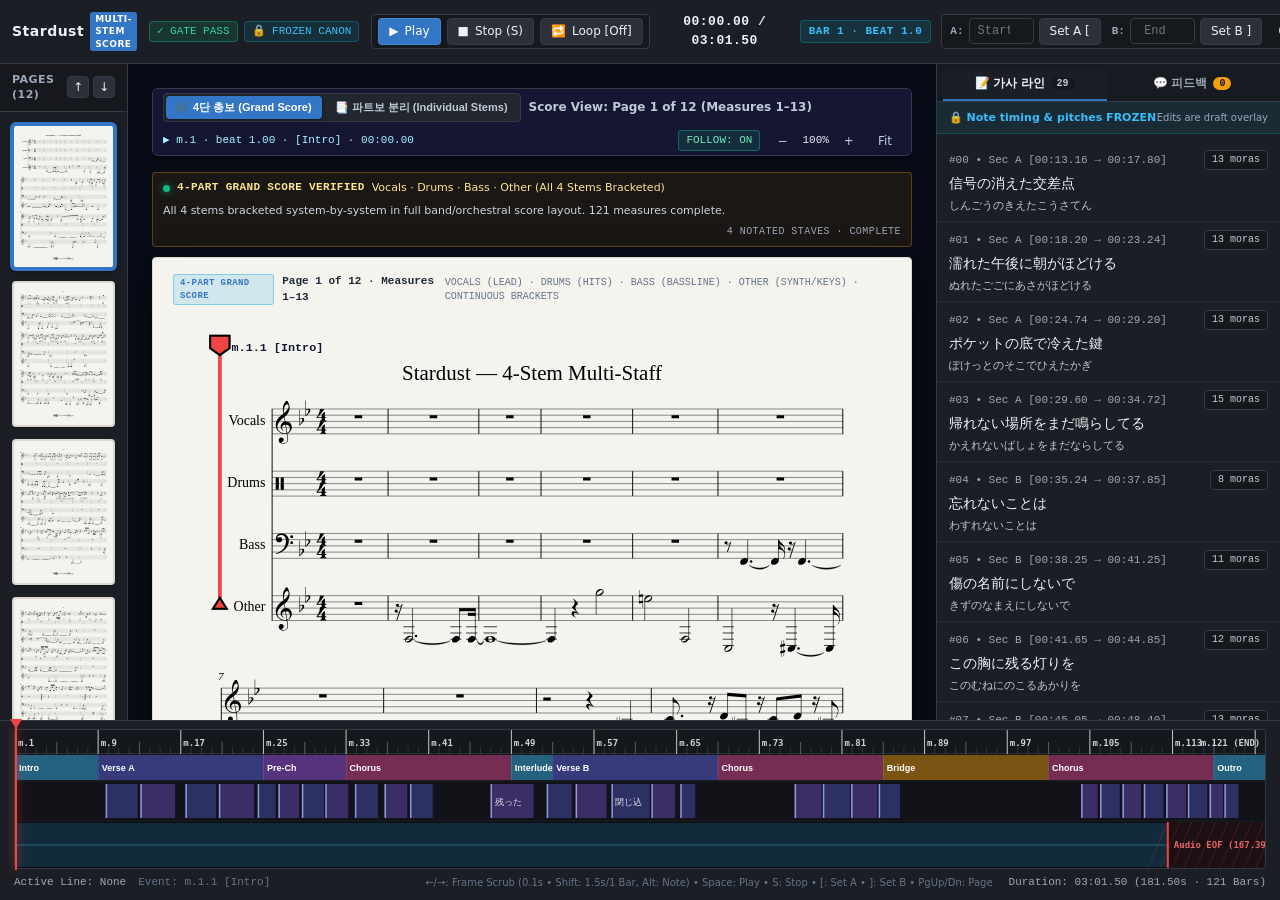
==== commit 7010e9d1: "feat(ui): apply Astra Pro review - neutral DAW layout, 140px high-dpi timeline, master clock decoupl" ====
--- a/index.html
+++ b/index.html
@@ -17,14 +17,7 @@
         </div>
         <div class="metadata-pills">
           <span class="chip chip-pass" title="Composition reference gate verified PASS">&#10003; GATE PASS</span>
-          <span class="chip chip-frozen" title="Melody &amp; Note Mappings are Frozen">&#128274; FROZEN VOCAL CANON</span>
-          <span class="chip chip-primary" id="chip-notes-count">478 Vocal Notes</span>
-          <span class="chip" id="chip-stems-count">4 Synchronized Stems</span>
-          <span class="chip" id="chip-lyrics-count">279 Lyrics</span>
-          <span class="chip" id="chip-nulls-count">199 Nulls</span>
-          <span class="chip" id="chip-lines-count">29 Lines</span>
-          <span class="chip" id="chip-tempo-key">160 BPM &bull; Gm &bull; 4/4</span>
-          <span class="chip chip-pass" id="chip-source" title="Loaded audio source status">SOURCE: FLOW 4-STEM</span>
+          <span class="chip chip-frozen" title="Melody &amp; Note Mappings are Frozen">&#128274; FROZEN CANON</span>
         </div>
       </div>
 
@@ -60,15 +53,33 @@
       </div>
 
       <div class="topbar-right">
-        <!-- Canonical Artifacts Dropdown / Links -->
-        <div style="display: flex; gap: 6px;">
-          <a href="assets/stardust-lead-with-lyrics.musicxml" download="stardust-lead-with-lyrics.musicxml" class="btn btn-secondary" title="Download Canonical Vocal MusicXML">Vocal XML</a>
-          <a href="assets/stardust-multistaff.musicxml" download="stardust-multistaff.musicxml" class="btn btn-secondary" title="Download Multi-Staff 4-Part MusicXML">Multi-Staff XML</a>
-          <a href="assets/stardust-multistaff.mid" download="stardust-multistaff.mid" class="btn btn-secondary" title="Download Multi-Staff 4-Track MIDI">Multi-Staff MIDI</a>
-          <a href="assets/stardust-score-data.json" download="stardust-score-data.json" class="btn btn-secondary" title="Download Canonical Score JSON">JSON</a>
-          <a href="assets/score-contact-sheet.png" target="_blank" class="btn btn-secondary" title="View Score Contact Sheet">Contact Sheet</a>
-          <a href="assets/CANONFLOW_SCORE_LYRIC_CONTRACT.md" target="_blank" class="btn btn-secondary" title="View Reusable Contract">Contract</a>
-        </div>
+        <!-- Collapsible Secondary Drawer -->
+        <details class="transport-drawer" id="metadata-drawer">
+          <summary class="btn btn-secondary" title="곡 정보 및 규격 파일 다운로드">
+            <span>&#8505;&#65039;</span> <span>메타데이터 &amp; 다운로드 &#9662;</span>
+          </summary>
+          <div class="transport-drawer-content">
+            <div class="transport-drawer-section-title">악보 &amp; 음원 메타데이터</div>
+            <div class="metadata-pills" style="display: flex; flex-wrap: wrap; gap: 6px;">
+              <span class="chip chip-primary" id="chip-notes-count">478 Vocal Notes</span>
+              <span class="chip" id="chip-stems-count">4 Synchronized Stems</span>
+              <span class="chip" id="chip-lyrics-count">279 Lyrics</span>
+              <span class="chip" id="chip-nulls-count">199 Nulls</span>
+              <span class="chip" id="chip-lines-count">29 Lines</span>
+              <span class="chip" id="chip-tempo-key">160 BPM &bull; Gm &bull; 4/4</span>
+              <span class="chip chip-pass" id="chip-source" title="Loaded audio source status">SOURCE: FLOW 4-STEM</span>
+            </div>
+            <div class="transport-drawer-section-title" style="margin-top: 6px;">공식 산출물 다운로드</div>
+            <div style="display: flex; flex-wrap: wrap; gap: 6px;">
+              <a href="assets/stardust-lead-with-lyrics.musicxml" download="stardust-lead-with-lyrics.musicxml" class="btn btn-secondary" title="Download Canonical Vocal MusicXML">Vocal XML</a>
+              <a href="assets/stardust-multistaff.musicxml" download="stardust-multistaff.musicxml" class="btn btn-secondary" title="Download Multi-Staff 4-Part MusicXML">Multi-Staff XML</a>
+              <a href="assets/stardust-multistaff.mid" download="stardust-multistaff.mid" class="btn btn-secondary" title="Download Multi-Staff 4-Track MIDI">Multi-Staff MIDI</a>
+              <a href="assets/stardust-score-data.json" download="stardust-score-data.json" class="btn btn-secondary" title="Download Canonical Score JSON">JSON</a>
+              <a href="assets/score-contact-sheet.png" target="_blank" class="btn btn-secondary" title="View Score Contact Sheet">Contact Sheet</a>
+              <a href="assets/CANONFLOW_SCORE_LYRIC_CONTRACT.md" target="_blank" class="btn btn-secondary" title="View Reusable Contract">Contract</a>
+            </div>
+          </div>
+        </details>
         <button class="btn btn-accent" id="btn-export-draft" title="Export Draft Overrides JSON">
           <span>&#128190;</span> <span>Export Draft</span>
         </button>
@@ -231,7 +242,7 @@
 
     <!-- Compact Bottom Timeline & Transport Readout -->
     <footer class="bottom-timeline-bar" role="contentinfo">
-      <div class="timeline-track-wrap" id="timeline-track" role="slider" aria-label="Audio Timeline Scrubber" tabindex="0">
+      <div class="timeline-track-wrap" id="timeline-track" role="slider" aria-label="Audio Timeline Scrubber" aria-valuemin="0" aria-valuemax="181.5" aria-valuenow="0" tabindex="0">
         <canvas class="timeline-markers-canvas" id="timeline-canvas"></canvas>
         <div class="timeline-range-highlight" id="timeline-range-highlight" style="display: none;"></div>
         <div class="timeline-feedback-markers" id="timeline-feedback-markers"></div>
--- a/styles.css
+++ b/styles.css
@@ -4,61 +4,73 @@
    ========================================================================== */
 
 :root {
-  /* Surface Tokens */
-  --bg-base: #0F172A;
-  --surface-raised: #171939;
-  --surface-card: #1D214A;
-  --surface-hover: #262B5C;
-  --surface-active: #313775;
-  --surface-input: #10122B;
+  color-scheme: dark;
+
+  /* Surface Tokens — Neutral Professional DAW Charcoal */
+  --bg-base: #111317;
+  --surface-raised: #1B1E24;
+  --surface-card: #22262E;
+  --surface-hover: #2B303A;
+  --surface-active: #333A47;
+  --surface-input: #15181D;
+  --surface-subtle: #171A20;
+  --surface-panel: var(--surface-raised);
+  --bg-card: var(--surface-card);
 
   /* Score Paper Tokens */
-  --paper-cream: #F7F3EA;
-  --paper-border: #E5DFC9;
+  --paper-cream: #F5F3ED;
+  --paper-border: #D9D6CE;
   --text-score: #1E293B;
 
   /* Accent & Status Tokens */
-  --primary: #7C3AED;
-  --primary-hover: #6D28D9;
-  --primary-glow: rgba(124, 58, 237, 0.35);
-  --secondary: #6366F1;
-  --secondary-hover: #4F46E5;
-  --accent: #0891B2;
-  --accent-hover: #0E7490;
-  --accent-glow: rgba(8, 145, 178, 0.35);
-  --danger: #DC2626;
-  --danger-hover: #B91C1C;
+  --primary: #3376C5;
+  --primary-hover: #2865AD;
+  --primary-glow: rgba(51, 118, 197, 0.35);
+  --secondary: #4F5D73;
+  --secondary-hover: #3E4B5E;
+  --accent: #0EA5E9;
+  --accent-hover: #0284C7;
+  --accent-glow: rgba(14, 165, 233, 0.35);
+  --danger: #EF4444;
+  --danger-hover: #DC2626;
   --success: #10B981;
   --warning: #F59E0B;
+  --playhead-color: #EE766D;
 
   /* Typography & Foreground Tokens */
-  --text-primary: #F8FAFC;
-  --text-secondary: #CBD5E1;
-  --text-muted: #94A3B8;
+  --text-primary: #EEF1F6;
+  --text-secondary: #C2CAD6;
+  --text-muted: #9CA7B7;
   --text-dim: #64748B;
 
   /* Borders & Focus Rings */
-  --border-subtle: #334155;
-  --border-light: #475569;
+  --border-subtle: #343B46;
+  --border-light: #4B5666;
+  --border-color: var(--border-subtle);
+  --border-strong: var(--border-light);
   --border-focus: #38BDF8;
   --ring-focus: 0 0 0 3px rgba(56, 189, 248, 0.45);
 
   /* Elevation Shadows */
   --shadow-sm: 0 1px 2px rgba(0, 0, 0, 0.3);
-  --shadow-md: 0 4px 6px -1px rgba(0, 0, 0, 0.4), 0 2px 4px -2px rgba(0, 0, 0, 0.3);
-  --shadow-lg: 0 10px 15px -3px rgba(0, 0, 0, 0.5), 0 4px 6px -4px rgba(0, 0, 0, 0.4);
-  --shadow-paper: 0 12px 28px -4px rgba(0, 0, 0, 0.55), 0 8px 10px -6px rgba(0, 0, 0, 0.4);
+  --shadow-md: 0 4px 8px -1px rgba(0, 0, 0, 0.4), 0 2px 4px -2px rgba(0, 0, 0, 0.3);
+  --shadow-lg: 0 12px 20px -3px rgba(0, 0, 0, 0.6), 0 4px 6px -4px rgba(0, 0, 0, 0.4);
+  --shadow-paper: 0 16px 44px rgba(0, 0, 0, 0.45), 0 4px 10px rgba(0, 0, 0, 0.3);
 
   /* Fonts */
   --font-sans: system-ui, -apple-system, BlinkMacSystemFont, "Segoe UI", "Noto Sans JP", Roboto, sans-serif;
   --font-serif: "Noto Serif JP", "Hiragino Mincho ProN", "Yu Mincho", "Noto Sans JP", Georgia, serif;
+  --font-lyric: var(--font-serif);
   --font-mono: "SF Mono", Menlo, Monaco, Consolas, "Liberation Mono", monospace;
 
+  /* Transitions */
+  --transition-fast: 120ms ease-out;
+
   /* Dimensions */
-  --topbar-height: 54px;
-  --bottombar-height: 72px;
-  --leftpanel-width: 170px;
-  --rightpanel-width: 380px;
+  --topbar-height: 64px;
+  --bottombar-height: 180px;
+  --leftpanel-width: 128px;
+  --rightpanel-width: 344px;
   --radius-sm: 4px;
   --radius-md: 6px;
   --radius-lg: 8px;
@@ -438,10 +450,59 @@
   gap: 8px;
 }
 
-/* Main Workspace Flex */
+/* Topbar Metadata & Downloads Collapsible Drawer */
+.transport-drawer {
+  position: relative;
+  display: inline-block;
+}
+
+.transport-drawer summary {
+  list-style: none;
+  cursor: pointer;
+  user-select: none;
+  display: inline-flex;
+  align-items: center;
+  gap: 6px;
+}
+
+.transport-drawer summary::-webkit-details-marker {
+  display: none;
+}
+
+.transport-drawer-content {
+  display: none;
+  position: absolute;
+  top: calc(100% + 8px);
+  right: 0;
+  background-color: var(--surface-raised);
+  border: 1px solid var(--border-light);
+  border-radius: var(--radius-md);
+  box-shadow: var(--shadow-lg);
+  padding: 12px;
+  flex-direction: column;
+  gap: 10px;
+  z-index: 100;
+  min-width: 320px;
+  backdrop-filter: blur(8px);
+}
+
+.transport-drawer[open] .transport-drawer-content {
+  display: flex;
+}
+
+.transport-drawer-section-title {
+  font-size: 11px;
+  font-weight: 700;
+  text-transform: uppercase;
+  letter-spacing: 0.5px;
+  color: var(--text-muted);
+  margin-bottom: 4px;
+}
+
+/* Main Workspace Grid (Astra Pro DAW Layout) */
 .main-stage {
-  display: flex;
-  flex: 1;
+  display: grid;
+  grid-template-columns: var(--leftpanel-width) minmax(0, 1fr) var(--rightpanel-width);
   height: calc(100vh - var(--topbar-height) - var(--bottombar-height));
   overflow: hidden;
   position: relative;
@@ -502,10 +563,11 @@
   box-shadow: 0 0 0 2px var(--primary), var(--shadow-md);
 }
 
-.thumbnail-img {
+.thumbnail-img,
+.thumb-img {
   width: 100%;
   height: 100%;
-  object-fit: cover;
+  object-fit: contain;
   display: block;
 }
 
@@ -674,16 +736,16 @@
 
 .score-paper-sheet {
   background-color: var(--paper-cream);
+  color: var(--text-score);
   border: 1px solid var(--paper-border);
   border-radius: var(--radius-sm);
   box-shadow: var(--shadow-paper);
   width: 100%;
   max-width: 1060px;
-  padding: 24px 32px;
-  display: flex;
-  flex-direction: column;
-  align-items: center;
-  min-height: 1200px;
+  padding: 16px;
+  display: flex;
+  flex-direction: column;
+  align-items: center;
 }
 
 .score-multistaff-layer {
@@ -749,6 +811,7 @@
 
 .score-source-canvas {
   width: 100%;
+  color: var(--text-score);
 }
 
 .score-source-missing {
@@ -833,10 +896,20 @@
   color: #0E7490;
 }
 
-.score-svg-frame svg {
+.score-svg-frame > .score-source-canvas > svg,
+.score-svg-frame .score-source-canvas > svg,
+.score-source-canvas > svg {
   width: 100%;
   height: auto;
   display: block;
+  overflow: visible;
+}
+
+.score-svg-frame svg.definition-scale,
+.score-source-canvas svg.definition-scale {
+  width: 100% !important;
+  height: 100% !important;
+  display: inline !important;
   overflow: visible;
 }
 
@@ -1058,7 +1131,7 @@
 .timeline-track-wrap {
   position: relative;
   width: 100%;
-  height: 34px;
+  height: 140px;
   background-color: var(--surface-input);
   border: 1px solid var(--border-subtle);
   border-radius: var(--radius-sm);
@@ -1295,6 +1368,11 @@
   overflow: hidden;
 }
 
+.inspector-tab-pane[style*="display: block"] {
+  display: flex !important;
+  flex-direction: column !important;
+}
+
 /* ==========================================================================
    Feedback Pane & Toolbar
    ========================================================================== */
@@ -1411,13 +1489,12 @@
 }
 
 .feedback-card.resolved {
-  opacity: 0.6;
-  background-color: rgba(0, 0, 0, 0.2);
-  border-color: rgba(255, 255, 255, 0.05);
+  background-color: #172020;
+  border-color: rgba(16, 185, 129, 0.3);
 }
 
 .feedback-card.resolved .feedback-card-text {
-  text-decoration: line-through;
+  color: var(--text-secondary);
 }
 
 .feedback-card-header {
@@ -1804,7 +1881,7 @@
 }
 
 .score-feedback-pin circle.pin-dot {
-  fill: #F59E0B;
+  fill: var(--feedback-color, #F59E0B);
   stroke: #FFFFFF;
   stroke-width: 40px;
 }
@@ -1832,31 +1909,42 @@
   position: absolute;
   top: 0;
   bottom: 0;
-  width: 4px;
-  background-color: #F59E0B;
+  width: 24px;
+  background-color: transparent;
   cursor: pointer;
   pointer-events: auto;
   z-index: 10;
   transform: translateX(-50%);
-  border-radius: 1px;
+  display: flex;
+  justify-content: center;
+}
+
+.timeline-feedback-marker::before {
+  content: '';
+  position: absolute;
+  top: 0;
+  bottom: 0;
+  width: 2px;
+  background-color: var(--feedback-color, #F59E0B);
+  opacity: 0.8;
 }
 
 .timeline-feedback-marker::after {
   content: '';
   position: absolute;
-  top: -3px;
-  left: 50%;
-  transform: translateX(-50%);
-  width: 8px;
-  height: 8px;
-  background-color: #F59E0B;
+  top: 2px;
+  width: 9px;
+  height: 9px;
+  background-color: var(--feedback-color, #F59E0B);
   border-radius: 50%;
   border: 1px solid #FFFFFF;
-}
-
-.timeline-feedback-marker:hover {
-  background-color: #FBBF24;
-  width: 6px;
+  box-shadow: 0 1px 3px rgba(0, 0, 0, 0.5);
+  transition: transform 0.12s ease;
+}
+
+.timeline-feedback-marker:hover::after {
+  transform: scale(1.3);
+  filter: brightness(1.2);
 }
 
 /* ==========================================================================
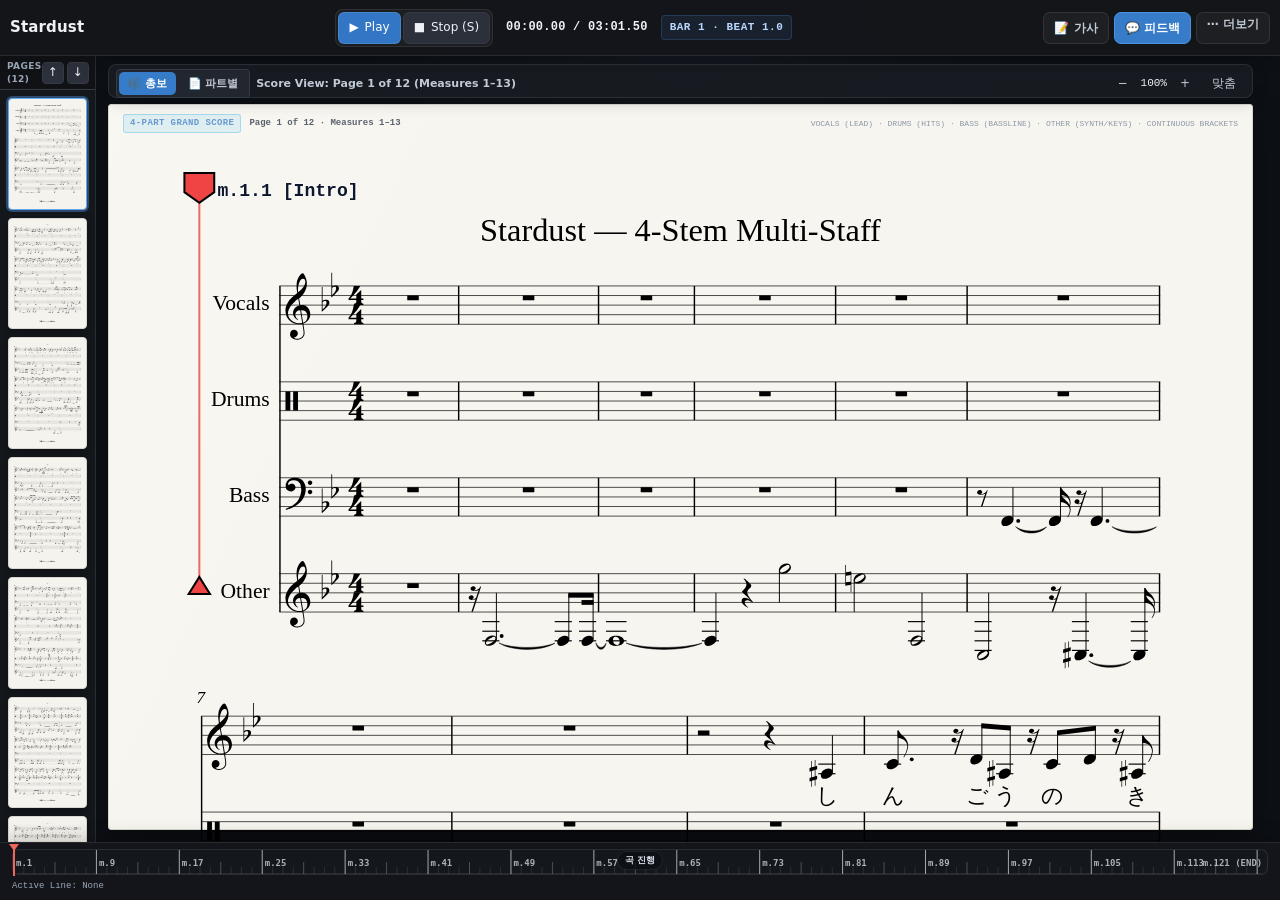
==== commit 0504f9ec: "ui: make score the primary consumer surface" ====
--- a/index.html
+++ b/index.html
@@ -1,143 +1,131 @@
 <!DOCTYPE html>
-<html lang="ja">
+<html lang="ko">
 <head>
   <meta charset="UTF-8">
   <meta name="viewport" content="width=device-width, initial-scale=1.0">
-  <title>Stardust — Multi-Stem Score &amp; Japanese Lyric Proofing Workbench</title>
+  <meta name="color-scheme" content="dark">
+  <title>Stardust — 쉬운 음악 악보 워크벤치</title>
   <link rel="stylesheet" href="styles.css">
+  <link rel="stylesheet" href="consumer-ui.css">
 </head>
 <body>
   <div class="workbench-root">
-    <!-- Top Command & Transport Bar -->
     <header class="top-command-bar" role="banner">
       <div class="topbar-left">
         <div class="brand-title">
           <span>Stardust</span>
-          <span class="brand-badge">MULTI-STEM SCORE</span>
-        </div>
-        <div class="metadata-pills">
-          <span class="chip chip-pass" title="Composition reference gate verified PASS">&#10003; GATE PASS</span>
-          <span class="chip chip-frozen" title="Melody &amp; Note Mappings are Frozen">&#128274; FROZEN CANON</span>
+          <span class="brand-badge">MUSIC WORKBENCH</span>
+        </div>
+        <div class="metadata-pills" aria-label="프로젝트 상태">
+          <span class="chip chip-pass" title="악보 데이터 확인 완료">✓ 준비 완료</span>
+          <span class="chip chip-frozen" title="원본 음표와 타이밍은 보호됩니다">🔒 원본 보호</span>
         </div>
       </div>
 
       <div class="topbar-center">
-        <!-- Transport Controls -->
-        <div class="transport-cluster" role="region" aria-label="Playback Transport">
-          <button class="btn btn-primary" id="btn-play-pause" title="Play / Pause (Space)" aria-label="Play or Pause">
-            <span id="play-icon">&#9654;</span> <span id="play-text">Play</span>
-          </button>
-          <button class="btn btn-secondary" id="btn-stop" title="Stop (S)" aria-label="Stop playback">
-            <span>&#9632;</span> <span>Stop (S)</span>
-          </button>
-          <button class="btn btn-secondary" id="btn-loop" title="Toggle Loop (L)" aria-label="Toggle loop">
-            <span>&#128257;</span> <span id="loop-text">Loop [Off]</span>
-          </button>
-        </div>
-
-        <div class="timecode-display" id="timecode-display" aria-live="polite">
-          00:00.00 / 03:01.50
-        </div>
+        <div class="transport-cluster" role="region" aria-label="재생">
+          <button class="btn btn-primary" id="btn-play-pause" title="재생 / 일시정지 (Space)" aria-label="재생 또는 일시정지">
+            <span id="play-icon">▶</span>
+            <span id="play-text">Play</span>
+          </button>
+          <button class="btn btn-secondary" id="btn-stop" title="정지 (S)" aria-label="재생 정지">
+            <span>■</span>
+            <span>Stop (S)</span>
+          </button>
+          <button class="btn btn-secondary" id="btn-loop" title="반복 재생 (L)" aria-label="반복 재생">
+            <span>↻</span>
+            <span id="loop-text">Loop [Off]</span>
+          </button>
+        </div>
+
+        <div class="timecode-display" id="timecode-display" aria-live="polite">00:00.00 / 03:01.50</div>
         <span class="measure-beat-badge" id="measure-beat-badge">BAR 1 · BEAT 1.0</span>
 
-        <!-- A/B Range Cluster -->
-        <div class="range-controls" role="region" aria-label="A-B Playback Range">
-          <span class="range-label">A:</span>
-          <input type="number" id="input-range-a" class="input-number" placeholder="Start" step="0.1" min="0" aria-label="Range A start in seconds">
-          <button class="btn btn-secondary" id="btn-set-a" title="Set A at playhead ([)" aria-label="Set Range A">Set A [</button>
-          <span class="range-label" style="margin-left: 6px;">B:</span>
-          <input type="number" id="input-range-b" class="input-number" placeholder="End" step="0.1" min="0" aria-label="Range B end in seconds">
-          <button class="btn btn-secondary" id="btn-set-b" title="Set B at playhead (])" aria-label="Set Range B">Set B ]</button>
-          <button class="btn btn-ghost" id="btn-clear-range" title="Clear A/B Range" aria-label="Clear Range">Clear</button>
+        <div class="range-controls" role="region" aria-label="구간 반복 설정">
+          <span class="range-label">A</span>
+          <input type="number" id="input-range-a" class="input-number" placeholder="시작" step="0.1" min="0" aria-label="반복 시작 시간">
+          <button class="btn btn-secondary" id="btn-set-a" title="현재 위치를 A로 설정 ([)" aria-label="반복 시작점 설정">A 설정</button>
+          <span class="range-label">B</span>
+          <input type="number" id="input-range-b" class="input-number" placeholder="끝" step="0.1" min="0" aria-label="반복 종료 시간">
+          <button class="btn btn-secondary" id="btn-set-b" title="현재 위치를 B로 설정 (])" aria-label="반복 종료점 설정">B 설정</button>
+          <button class="btn btn-ghost" id="btn-clear-range" title="반복 구간 지우기" aria-label="반복 구간 지우기">지우기</button>
         </div>
       </div>
 
       <div class="topbar-right">
-        <!-- Collapsible Secondary Drawer -->
         <details class="transport-drawer" id="metadata-drawer">
-          <summary class="btn btn-secondary" title="곡 정보 및 규격 파일 다운로드">
-            <span>&#8505;&#65039;</span> <span>메타데이터 &amp; 다운로드 &#9662;</span>
-          </summary>
+          <summary class="btn btn-secondary" title="곡 정보와 파일 보기">곡 정보 · 파일</summary>
           <div class="transport-drawer-content">
-            <div class="transport-drawer-section-title">악보 &amp; 음원 메타데이터</div>
-            <div class="metadata-pills" style="display: flex; flex-wrap: wrap; gap: 6px;">
-              <span class="chip chip-primary" id="chip-notes-count">478 Vocal Notes</span>
-              <span class="chip" id="chip-stems-count">4 Synchronized Stems</span>
+            <div class="transport-drawer-section-title">곡 정보</div>
+            <div class="metadata-pills" style="display:flex;flex-wrap:wrap;gap:6px;">
+              <span class="chip chip-primary" id="chip-notes-count">478 Notes</span>
+              <span class="chip" id="chip-stems-count">4 Stems</span>
               <span class="chip" id="chip-lyrics-count">279 Lyrics</span>
               <span class="chip" id="chip-nulls-count">199 Nulls</span>
               <span class="chip" id="chip-lines-count">29 Lines</span>
-              <span class="chip" id="chip-tempo-key">160 BPM &bull; Gm &bull; 4/4</span>
-              <span class="chip chip-pass" id="chip-source" title="Loaded audio source status">SOURCE: FLOW 4-STEM</span>
-            </div>
-            <div class="transport-drawer-section-title" style="margin-top: 6px;">공식 산출물 다운로드</div>
-            <div style="display: flex; flex-wrap: wrap; gap: 6px;">
-              <a href="assets/stardust-lead-with-lyrics.musicxml" download="stardust-lead-with-lyrics.musicxml" class="btn btn-secondary" title="Download Canonical Vocal MusicXML">Vocal XML</a>
-              <a href="assets/stardust-multistaff.musicxml" download="stardust-multistaff.musicxml" class="btn btn-secondary" title="Download Multi-Staff 4-Part MusicXML">Multi-Staff XML</a>
-              <a href="assets/stardust-multistaff.mid" download="stardust-multistaff.mid" class="btn btn-secondary" title="Download Multi-Staff 4-Track MIDI">Multi-Staff MIDI</a>
-              <a href="assets/stardust-score-data.json" download="stardust-score-data.json" class="btn btn-secondary" title="Download Canonical Score JSON">JSON</a>
-              <a href="assets/score-contact-sheet.png" target="_blank" class="btn btn-secondary" title="View Score Contact Sheet">Contact Sheet</a>
-              <a href="assets/CANONFLOW_SCORE_LYRIC_CONTRACT.md" target="_blank" class="btn btn-secondary" title="View Reusable Contract">Contract</a>
+              <span class="chip" id="chip-tempo-key">160 BPM · Gm · 4/4</span>
+              <span class="chip chip-pass" id="chip-source">SOURCE: FLOW 4-STEM</span>
+            </div>
+            <div class="transport-drawer-section-title">내보내기</div>
+            <div style="display:flex;flex-wrap:wrap;gap:6px;">
+              <a href="assets/stardust-lead-with-lyrics.musicxml" download class="btn btn-secondary">Vocal XML</a>
+              <a href="assets/stardust-multistaff.musicxml" download class="btn btn-secondary">Multi-Staff XML</a>
+              <a href="assets/stardust-multistaff.mid" download class="btn btn-secondary">MIDI</a>
+              <a href="assets/stardust-score-data.json" download class="btn btn-secondary">JSON</a>
+              <a href="assets/score-contact-sheet.png" target="_blank" class="btn btn-secondary">Contact Sheet</a>
+              <a href="assets/CANONFLOW_SCORE_LYRIC_CONTRACT.md" target="_blank" class="btn btn-secondary">Contract</a>
             </div>
           </div>
         </details>
-        <button class="btn btn-accent" id="btn-export-draft" title="Export Draft Overrides JSON">
-          <span>&#128190;</span> <span>Export Draft</span>
-        </button>
+        <button class="btn btn-accent" id="btn-export-draft" title="가사 수정 초안 내보내기">💾 초안 내보내기</button>
       </div>
     </header>
 
-    <!-- Main Workspace Stage -->
     <main class="main-stage">
-      <!-- Left Page Navigator -->
-      <aside class="page-navigator" aria-label="Score Page Navigator">
+      <aside class="page-navigator" aria-label="악보 페이지">
         <div class="panel-header">
           <span id="pages-header-title">Pages (12)</span>
-          <div style="display: flex; gap: 4px;">
-            <button class="btn btn-secondary btn-icon" id="btn-prev-page" title="Previous Page (PageUp)" aria-label="Previous page" style="width: 22px; height: 22px; padding: 2px;">&uarr;</button>
-            <button class="btn btn-secondary btn-icon" id="btn-next-page" title="Next Page (PageDown)" aria-label="Next page" style="width: 22px; height: 22px; padding: 2px;">&darr;</button>
-          </div>
-        </div>
-        <div class="thumbnails-list" id="thumbnails-list">
-          <!-- Dynamically populated based on active presentation mode -->
-        </div>
+          <div style="display:flex;gap:3px;">
+            <button class="btn btn-secondary btn-icon" id="btn-prev-page" title="이전 페이지 (PageUp)" aria-label="이전 페이지" style="width:22px;height:22px;padding:2px;">↑</button>
+            <button class="btn btn-secondary btn-icon" id="btn-next-page" title="다음 페이지 (PageDown)" aria-label="다음 페이지" style="width:22px;height:22px;padding:2px;">↓</button>
+          </div>
+        </div>
+        <div class="thumbnails-list" id="thumbnails-list"></div>
       </aside>
 
-      <!-- Center Dominant Score Container -->
-      <section class="score-viewport" id="score-viewport" aria-label="Music score and source view">
+      <section class="score-viewport" id="score-viewport" aria-label="악보">
         <div class="score-toolbar">
-          <div class="score-mode-pill-group" role="tablist" aria-label="Score Presentation Mode">
-            <button type="button" class="score-mode-pill active" id="btn-mode-grand" role="tab" aria-selected="true" title="4단 묶음 총보 (Vocals + Drums + Bass + Other 합주 총보)">
-              🎼 4단 총보 (Grand Score)
-            </button>
-            <button type="button" class="score-mode-pill" id="btn-mode-stems" role="tab" aria-selected="false" title="파트별 개별 악보 분리 보기">
-              📑 파트보 분리 (Individual Stems)
-            </button>
-          </div>
-
-          <span style="font-size: 12px; font-weight: 600; color: var(--text-secondary);" id="score-page-indicator">Score View: Page 1 of 12 (Measures 1–13)</span>
-          <span class="score-live-readout" id="score-live-readout" aria-live="polite">Waiting for playback · score cursor idle</span>
+          <div class="score-mode-pill-group" role="tablist" aria-label="악보 보기 방식">
+            <button type="button" class="score-mode-pill active" id="btn-mode-grand" role="tab" aria-selected="true" title="전체 악보 보기">🎼 총보</button>
+            <button type="button" class="score-mode-pill" id="btn-mode-stems" role="tab" aria-selected="false" title="파트별 악보 보기">📄 파트별</button>
+          </div>
+
+          <span id="score-page-indicator" style="font-size:12px;font-weight:600;color:var(--text-secondary);">Page 1 of 12 · Measures 1–13</span>
+          <span class="score-live-readout" id="score-live-readout" aria-live="polite">악보 준비 중</span>
           <span class="chip chip-follow" id="score-follow-state">FOLLOW: ON</span>
-          <div class="score-source-selector" id="score-source-selector" role="group" aria-label="Visible score staves" style="display: none;">
-            <span class="score-source-selector-label">VISIBLE STAVES</span>
-            <label title="Show Vocals staff only"><input type="radio" name="score-display-count" value="1"> 1 (Vocals)</label>
-            <label title="Show Vocals and Drums staves"><input type="radio" name="score-display-count" value="2"> 2 (+Drums)</label>
-            <label title="Show Vocals, Drums, and Bass staves"><input type="radio" name="score-display-count" value="3"> 3 (+Bass)</label>
-            <label title="Show all 4 staves"><input type="radio" name="score-display-count" value="all" checked> All (4 Staves)</label>
-          </div>
-          <div style="display: flex; gap: 6px; margin-left: auto;">
-            <button class="btn btn-ghost" id="btn-zoom-out" style="padding: 2px 8px;" title="Zoom Out">&minus;</button>
-            <span id="zoom-level" class="mono" style="font-size: 11px; align-self: center;">100%</span>
-            <button class="btn btn-ghost" id="btn-zoom-in" style="padding: 2px 8px;" title="Zoom In">&plus;</button>
-            <button class="btn btn-ghost" id="btn-zoom-fit" style="padding: 2px 8px;" title="Reset Zoom">Fit</button>
+
+          <div class="score-source-selector" id="score-source-selector" role="group" aria-label="보이는 파트 수" style="display:none;">
+            <span class="score-source-selector-label">파트</span>
+            <label><input type="radio" name="score-display-count" value="1"> 보컬</label>
+            <label><input type="radio" name="score-display-count" value="2"> +드럼</label>
+            <label><input type="radio" name="score-display-count" value="3"> +베이스</label>
+            <label><input type="radio" name="score-display-count" value="all" checked> 전체</label>
+          </div>
+
+          <div style="display:flex;gap:4px;margin-left:auto;align-items:center;">
+            <button class="btn btn-ghost" id="btn-zoom-out" title="축소" style="padding:2px 8px;">−</button>
+            <span id="zoom-level" class="mono" style="font-size:11px;">100%</span>
+            <button class="btn btn-ghost" id="btn-zoom-in" title="확대" style="padding:2px 8px;">+</button>
+            <button class="btn btn-ghost" id="btn-zoom-fit" title="화면에 맞추기" style="padding:2px 8px;">맞춤</button>
           </div>
         </div>
 
         <div class="score-source-banner" id="score-source-banner" role="status">
-          <span class="source-status-dot" aria-hidden="true" style="background: var(--success); box-shadow: 0 0 7px rgba(16, 185, 129, 0.7);"></span>
+          <span class="source-status-dot" aria-hidden="true"></span>
           <strong id="score-source-status">4-PART GRAND SCORE VERIFIED</strong>
-          <span id="score-source-track">Vocals · Drums · Bass · Other (All 4 Stems Bracketed)</span>
-          <span class="score-source-detail" id="score-source-detail">All 4 stems bracketed system-by-system in full band/orchestral score layout.</span>
-          <span class="score-notation-count" id="score-notation-count">4 NOTATED STAVES · COMPLETE</span>
+          <span id="score-source-track">Vocals · Drums · Bass · Other</span>
+          <span class="score-source-detail" id="score-source-detail">4개 파트 악보가 준비되어 있습니다.</span>
+          <span class="score-notation-count" id="score-notation-count">4 NOTATED STAVES</span>
         </div>
 
         <div class="score-paper-sheet" id="score-paper">
@@ -145,80 +133,65 @@
         </div>
       </section>
 
-      <!-- Right Lyric & Feedback Inspector -->
-      <aside class="lyric-inspector" aria-label="Lyric Line & Feedback Inspector">
-        <!-- Tab Switcher -->
-        <div class="inspector-tabs" role="tablist" aria-label="Inspector Mode">
+      <aside class="lyric-inspector" aria-label="가사와 피드백">
+        <div class="inspector-tabs" role="tablist" aria-label="가사 또는 피드백">
           <button type="button" class="inspector-tab active" id="tab-lyrics" role="tab" aria-selected="true">
-            <span>📝 가사 라인</span> <span class="tab-count-badge" id="lyrics-count-badge">29</span>
+            <span>📝 가사</span>
+            <span class="tab-count-badge" id="lyrics-count-badge">29</span>
           </button>
           <button type="button" class="inspector-tab" id="tab-feedbacks" role="tab" aria-selected="false">
-            <span>💬 피드백</span> <span class="tab-count-badge feedback-badge" id="feedback-count-badge">0</span>
-          </button>
-        </div>
-
-        <!-- Lyrics View Pane -->
+            <span>💬 피드백</span>
+            <span class="tab-count-badge feedback-badge" id="feedback-count-badge">0</span>
+          </button>
+        </div>
+
         <div class="inspector-tab-pane active" id="pane-lyrics">
           <div class="inspector-banner">
-            <span>&#128274; <strong>Note timing &amp; pitches FROZEN</strong></span>
-            <span style="font-size: 10px; color: var(--text-muted);">Edits are draft overlay</span>
-          </div>
-
-          <!-- Scrollable list of 29 lines -->
-          <div class="lyric-list-container" id="lyric-list" role="list">
-            <!-- Dynamically populated rows -->
-          </div>
-
-          <!-- Selected Line Draft Editor Drawer -->
+            <span>🔒 <strong>원본 음표와 타이밍은 보호됩니다</strong></span>
+            <span class="chip chip-frozen" id="draft-count-chip">수정 0</span>
+          </div>
+
+          <div class="lyric-list-container" id="lyric-list" role="list"></div>
+
           <div class="inspector-detail-pane" id="inspector-detail">
             <div class="detail-header">
-              <span id="editor-line-title">Select a line to edit draft text</span>
-              <span class="chip chip-frozen" id="editor-status-chip">Frozen Spec</span>
+              <span id="editor-line-title">가사 한 줄을 선택하세요</span>
+              <span class="chip chip-frozen" id="editor-status-chip">원본</span>
             </div>
 
             <div class="field-group">
-              <label class="field-label">Canonical Line Text (Reference)</label>
-              <div id="canonical-line-text" class="lyric-font" style="font-size: 13px; color: var(--text-secondary); background: var(--surface-input); padding: 5px 8px; border-radius: 4px; border: 1px solid var(--border-subtle); min-height: 26px;">
-                -
-              </div>
+              <label class="field-label">원본 가사</label>
+              <div id="canonical-line-text" class="lyric-font" style="font-size:13px;color:var(--text-secondary);background:var(--surface-input);padding:6px 8px;border-radius:6px;border:1px solid var(--border-subtle);min-height:28px;">-</div>
             </div>
 
             <div class="field-group">
-              <label class="field-label" for="input-draft-display">Draft Display Text (Overlay)</label>
-              <input type="text" id="input-draft-display" class="input-text lyric-font" placeholder="Japanese Kanji / Kana text">
+              <label class="field-label" for="input-draft-display">보이는 가사</label>
+              <input type="text" id="input-draft-display" class="input-text lyric-font" placeholder="가사를 수정하세요">
             </div>
 
             <div class="field-group">
-              <label class="field-label" for="input-draft-alignment">Draft Alignment Text (Mora / Hiragana)</label>
-              <input type="text" id="input-draft-alignment" class="input-text" placeholder="Kana reading alignment">
-            </div>
-
-            <div style="display: flex; justify-content: space-between; align-items: center; margin-top: 4px;">
-              <button class="btn btn-danger" id="btn-reset-line" title="Revert this line to canonical text">Reset to Canonical</button>
-              <button class="btn btn-primary" id="btn-save-draft" title="Save draft line overlay">Save Draft Line</button>
-            </div>
-          </div>
-        </div>
-
-        <!-- Feedbacks View Pane -->
-        <div class="inspector-tab-pane" id="pane-feedbacks" style="display: none;">
+              <label class="field-label" for="input-draft-alignment">읽는 법</label>
+              <input type="text" id="input-draft-alignment" class="input-text" placeholder="히라가나 읽는 법">
+            </div>
+
+            <div style="display:flex;justify-content:space-between;align-items:center;gap:8px;">
+              <button class="btn btn-ghost" id="btn-reset-line" title="원본 가사로 되돌리기">원본으로</button>
+              <button class="btn btn-primary" id="btn-save-draft" title="가사 수정 저장">수정 저장</button>
+            </div>
+          </div>
+        </div>
+
+        <div class="inspector-tab-pane" id="pane-feedbacks" style="display:none;">
           <div class="feedback-actions-bar">
-            <button type="button" class="btn btn-primary" id="btn-add-feedback-now" title="현재 재생 헤드 위치에 피드백 추가 (단축키: F)">
-              <span>➕ 피드백 추가</span>
-            </button>
-            <div style="display: flex; gap: 4px;">
-              <button type="button" class="btn btn-secondary btn-icon" id="btn-copy-feedbacks" title="피드백 전체 마크다운 클립보드 복사" style="font-size: 12px; padding: 4px 8px;">
-                📋 복사
-              </button>
-              <button type="button" class="btn btn-secondary btn-icon" id="btn-export-feedbacks" title="피드백 JSON 다운로드" style="font-size: 12px; padding: 4px 8px;">
-                📥 내보내기
-              </button>
-            </div>
-          </div>
-
-          <!-- Filter Toolbar -->
+            <button type="button" class="btn btn-primary" id="btn-add-feedback-now" title="현재 위치에 피드백 추가 (F)">＋ 피드백</button>
+            <div style="display:flex;gap:4px;">
+              <button type="button" class="btn btn-secondary" id="btn-copy-feedbacks" title="피드백 복사">복사</button>
+              <button type="button" class="btn btn-secondary" id="btn-export-feedbacks" title="피드백 파일 저장">내보내기</button>
+            </div>
+          </div>
+
           <div class="feedback-filter-row">
-            <span style="font-size: 11px; color: var(--text-dim); font-weight: 600;">필터:</span>
+            <span style="font-size:10px;color:var(--text-dim);font-weight:600;">보기</span>
             <div class="feedback-filter-chips" id="feedback-filter-chips">
               <button type="button" class="filter-chip active" data-filter="all">전체</button>
               <button type="button" class="filter-chip" data-filter="vocals">보컬</button>
@@ -228,155 +201,131 @@
             </div>
           </div>
 
-          <!-- Feedbacks List -->
           <div class="feedback-list-container" id="feedback-cards-list" role="list">
             <div class="feedback-empty-state" id="feedback-empty-state">
               <span class="empty-icon">💬</span>
-              <p class="empty-title">등록된 피드백이 없습니다</p>
-              <p class="empty-desc">악보나 타임라인에서 <strong>마우스 우클릭</strong>하여 해당 위치에 즉시 피드백을 남기거나, 상단의 [➕ 피드백 추가] 버튼을 눌러보세요.</p>
+              <p class="empty-title">아직 피드백이 없습니다</p>
+              <p class="empty-desc">악보나 아래 진행바에서 우클릭하면 원하는 위치에 메모를 남길 수 있습니다.</p>
             </div>
           </div>
         </div>
       </aside>
     </main>
 
-    <!-- Compact Bottom Timeline & Transport Readout -->
-    <footer class="bottom-timeline-bar" role="contentinfo">
-      <div class="timeline-track-wrap" id="timeline-track" role="slider" aria-label="Audio Timeline Scrubber" aria-valuemin="0" aria-valuemax="181.5" aria-valuenow="0" tabindex="0">
+    <footer class="bottom-timeline-bar" role="contentinfo" aria-label="곡 진행">
+      <div class="timeline-track-wrap" id="timeline-track" role="slider" aria-label="곡 위치" aria-valuemin="0" aria-valuemax="181.5" aria-valuenow="0" tabindex="0">
         <canvas class="timeline-markers-canvas" id="timeline-canvas"></canvas>
-        <div class="timeline-range-highlight" id="timeline-range-highlight" style="display: none;"></div>
+        <div class="timeline-range-highlight" id="timeline-range-highlight" style="display:none;"></div>
         <div class="timeline-feedback-markers" id="timeline-feedback-markers"></div>
         <div class="timeline-hover-guide" id="timeline-hover-guide"></div>
         <div class="timeline-hover-tooltip" id="timeline-hover-tooltip">00:00.00</div>
-        <div class="timeline-playhead" id="timeline-playhead" style="left: 0%;"></div>
+        <div class="timeline-playhead" id="timeline-playhead" style="left:0%;"></div>
       </div>
 
       <div class="timeline-info-row">
-        <div style="display: flex; gap: 12px; align-items: center;">
+        <div style="display:flex;gap:10px;align-items:center;min-width:0;">
           <span class="mono" id="timeline-active-info">Active Line: None</span>
-          <span class="mono" id="timeline-active-event" style="color: var(--text-dim);">Event: None</span>
-        </div>
-        <div style="display: flex; gap: 16px; align-items: center;">
-          <span style="font-size: 10px; color: var(--text-dim);">&larr;/&rarr;: Frame Scrub (0.1s &bull; Shift: 1.5s/1 Bar, Alt: Note) &bull; Space: Play &bull; S: Stop &bull; [: Set A &bull; ]: Set B &bull; PgUp/Dn: Page</span>
-          <span class="mono" id="timeline-duration-info">Duration: 03:01.50 (181.50s · 121 Bars)</span>
+          <span class="mono" id="timeline-active-event" style="color:var(--text-dim);">Event: None</span>
+        </div>
+        <div style="display:flex;gap:12px;align-items:center;">
+          <span style="font-size:10px;color:var(--text-dim);">←/→ 위치 이동 · Space 재생 · F 피드백</span>
+          <span class="mono" id="timeline-duration-info">03:01.50 · 121 Bars</span>
         </div>
       </div>
     </footer>
   </div>
 
-  <!-- Score & Timeline Right-Click Context Menu -->
-  <div id="score-context-menu" class="score-context-menu" style="display: none;" role="menu" aria-label="Context Actions">
-    <div class="context-menu-header" id="context-menu-time-header">
+  <div id="score-context-menu" class="score-context-menu" style="display:none;" role="menu" aria-label="이 위치에서 할 일">
+    <div class="context-menu-header">
       <span class="context-menu-badge" id="ctx-bar-beat">BAR 1 · BEAT 1.0</span>
       <span class="context-menu-time" id="ctx-timecode">00:00.00</span>
     </div>
     <div class="context-menu-divider"></div>
     <button type="button" class="context-menu-item primary" id="ctx-btn-add-feedback" role="menuitem">
-      <span class="ctx-icon">💬</span>
-      <span class="ctx-label">이 지점에 피드백 남기기...</span>
-      <span class="ctx-shortcut">F</span>
+      <span class="ctx-icon">💬</span><span class="ctx-label">여기에 피드백 남기기</span><span class="ctx-shortcut">F</span>
     </button>
     <button type="button" class="context-menu-item" id="ctx-btn-play-from-here" role="menuitem">
-      <span class="ctx-icon">▶️</span>
-      <span class="ctx-label">이 위치부터 재생</span>
-      <span class="ctx-shortcut">Space</span>
+      <span class="ctx-icon">▶</span><span class="ctx-label">여기부터 재생</span><span class="ctx-shortcut">Space</span>
     </button>
     <div class="context-menu-divider"></div>
     <button type="button" class="context-menu-item" id="ctx-btn-set-range-a" role="menuitem">
-      <span class="ctx-icon">📍</span>
-      <span class="ctx-label">A 루프 시작점으로 설정</span>
-      <span class="ctx-shortcut">[</span>
+      <span class="ctx-icon">A</span><span class="ctx-label">반복 시작점</span><span class="ctx-shortcut">[</span>
     </button>
     <button type="button" class="context-menu-item" id="ctx-btn-set-range-b" role="menuitem">
-      <span class="ctx-icon">📍</span>
-      <span class="ctx-label">B 루프 종료점으로 설정</span>
-      <span class="ctx-shortcut">]</span>
+      <span class="ctx-icon">B</span><span class="ctx-label">반복 종료점</span><span class="ctx-shortcut">]</span>
     </button>
     <div class="context-menu-divider"></div>
     <button type="button" class="context-menu-item" id="ctx-btn-copy-timecode" role="menuitem">
-      <span class="ctx-icon">📋</span>
-      <span class="ctx-label">현재 위치 타임코드 복사</span>
+      <span class="ctx-icon">⧉</span><span class="ctx-label">시간 복사</span>
     </button>
   </div>
 
-  <!-- Feedback Input Modal Dialog -->
-  <div id="feedback-modal-backdrop" class="modal-backdrop" style="display: none;" role="presentation">
+  <div id="feedback-modal-backdrop" class="modal-backdrop" style="display:none;" role="presentation">
     <div class="feedback-dialog" role="dialog" aria-modal="true" aria-labelledby="feedback-dialog-title">
       <div class="dialog-header">
-        <div style="display: flex; align-items: center; gap: 8px;">
-          <span style="font-size: 20px;">💬</span>
-          <div>
-            <h3 id="feedback-dialog-title" class="dialog-title">피드백 남기기</h3>
-            <p class="dialog-subtitle" id="feedback-dialog-location">BAR 1 · BEAT 1.0 · 00:00.00</p>
-          </div>
-        </div>
-        <button type="button" class="btn btn-ghost btn-icon" id="btn-close-feedback-modal" aria-label="닫기" style="font-size: 18px; width: 28px; height: 28px;">&times;</button>
+        <div>
+          <h3 id="feedback-dialog-title" class="dialog-title">이 부분에 메모 남기기</h3>
+          <p class="dialog-subtitle" id="feedback-dialog-location">BAR 1 · BEAT 1.0 · 00:00.00</p>
+        </div>
+        <button type="button" class="btn btn-ghost btn-icon" id="btn-close-feedback-modal" aria-label="닫기">×</button>
       </div>
 
       <div class="dialog-body">
-        <!-- Target Stem Selector -->
         <div class="field-group">
-          <label class="field-label">대상 파트 (Target Track)</label>
+          <label class="field-label">어느 파트인가요?</label>
           <div class="stem-pill-selector" id="feedback-stem-selector">
-            <button type="button" class="pill-btn active" data-stem="all">전체 (Master)</button>
-            <button type="button" class="pill-btn" data-stem="vocals">🎤 Vocals</button>
-            <button type="button" class="pill-btn" data-stem="drums">🥁 Drums</button>
-            <button type="button" class="pill-btn" data-stem="bass">🎸 Bass</button>
-            <button type="button" class="pill-btn" data-stem="other">🎹 Other</button>
-          </div>
-        </div>
-
-        <!-- Category Selector -->
+            <button type="button" class="pill-btn active" data-stem="all">전체</button>
+            <button type="button" class="pill-btn" data-stem="vocals">🎤 보컬</button>
+            <button type="button" class="pill-btn" data-stem="drums">🥁 드럼</button>
+            <button type="button" class="pill-btn" data-stem="bass">🎸 베이스</button>
+            <button type="button" class="pill-btn" data-stem="other">🎹 기타</button>
+          </div>
+        </div>
+
         <div class="field-group">
-          <label class="field-label">피드백 분류 (Category)</label>
+          <label class="field-label">어떤 내용인가요?</label>
           <div class="category-pill-selector" id="feedback-category-selector">
-            <button type="button" class="pill-btn active" data-category="vocals">🎤 보컬/발음</button>
-            <button type="button" class="pill-btn" data-category="timing">⏱️ 타이밍/리듬</button>
-            <button type="button" class="pill-btn" data-category="pitch">🎵 음정/멜로디</button>
-            <button type="button" class="pill-btn" data-category="mix">🎚️ 믹스/밸런스</button>
-            <button type="button" class="pill-btn" data-category="lyrics">📝 가사 수정</button>
-            <button type="button" class="pill-btn" data-category="general">💡 일반 메모</button>
-          </div>
-        </div>
-
-        <!-- Active Lyric Context if any -->
-        <div class="feedback-lyric-context" id="feedback-lyric-context" style="display: none;">
-          <span class="context-label">해당 마디 가사:</span>
+            <button type="button" class="pill-btn active" data-category="vocals">보컬/발음</button>
+            <button type="button" class="pill-btn" data-category="timing">타이밍</button>
+            <button type="button" class="pill-btn" data-category="pitch">음정</button>
+            <button type="button" class="pill-btn" data-category="mix">밸런스</button>
+            <button type="button" class="pill-btn" data-category="lyrics">가사</button>
+            <button type="button" class="pill-btn" data-category="general">메모</button>
+          </div>
+        </div>
+
+        <div class="feedback-lyric-context" id="feedback-lyric-context" style="display:none;">
+          <span class="context-label">가사</span>
           <span class="context-text" id="feedback-context-lyric-text">-</span>
         </div>
 
-        <!-- Feedback Input Textarea -->
         <div class="field-group">
-          <label class="field-label" for="feedback-textarea">
-            피드백 내용 <span style="color: var(--danger);">*</span>
-          </label>
-          <textarea id="feedback-textarea" class="input-textarea" rows="3" placeholder="피드백 내용을 입력하세요 (예: 2박자 보컬 싱코페이션 타이밍 늦음, 킥 어택 강조 필요 등)..."></textarea>
-        </div>
-
-        <!-- Author Input -->
+          <label class="field-label" for="feedback-textarea">메모 <span style="color:var(--danger);">*</span></label>
+          <textarea id="feedback-textarea" class="input-textarea" rows="4" placeholder="예: 이 부분 보컬이 조금 늦게 들려요"></textarea>
+        </div>
+
         <div class="field-group">
-          <label class="field-label" for="feedback-author-input">작성자</label>
-          <input type="text" id="feedback-author-input" class="input-text" value="Reviewer" placeholder="작성자 이름">
+          <label class="field-label" for="feedback-author-input">이름</label>
+          <input type="text" id="feedback-author-input" class="input-text" value="Reviewer" placeholder="이름">
         </div>
       </div>
 
       <div class="dialog-footer">
-        <span class="dialog-hint">단축키: Cmd+Enter (Ctrl+Enter) 저장 · Esc 닫기</span>
-        <div style="display: flex; gap: 8px;">
+        <span class="dialog-hint">Cmd/Ctrl+Enter 저장 · Esc 닫기</span>
+        <div style="display:flex;gap:8px;">
           <button type="button" class="btn btn-secondary" id="btn-cancel-feedback">취소</button>
-          <button type="button" class="btn btn-primary" id="btn-submit-feedback">💾 피드백 저장</button>
+          <button type="button" class="btn btn-primary" id="btn-submit-feedback">저장</button>
         </div>
       </div>
     </div>
   </div>
 
-  <!-- Toast Notification Container -->
   <div id="toast-container" class="toast-container" aria-live="polite"></div>
 
   <audio id="audio-player" src="assets/flow-stems/vocals.m4a" data-source-manifest="assets/source-manifest.json" preload="auto"></audio>
   <div id="stem-audio-bank" aria-hidden="true"></div>
 
-  <!-- Application Module Script -->
   <script type="module" src="app.mjs"></script>
+  <script type="module" src="consumer-ui.mjs"></script>
 </body>
 </html>
--- a/consumer-ui.css
+++ b/consumer-ui.css
@@ -0,0 +1,755 @@
+/* ==========================================================================
+   Stardust Consumer UI Layer
+   Score-first, low-friction interface for general music creators.
+   Loaded after styles.css so the existing application logic and IDs remain intact.
+   ========================================================================== */
+
+html.easy-consumer-ui {
+  --topbar-height: 56px;
+  --bottombar-height: 58px;
+  --leftpanel-width: 96px;
+  --rightpanel-width: 320px;
+  --easy-bg: #0f1115;
+  --easy-panel: rgba(26, 29, 35, 0.96);
+  --easy-panel-soft: rgba(26, 29, 35, 0.82);
+  --easy-border: rgba(255, 255, 255, 0.09);
+  --easy-accent: #4d91df;
+  --easy-accent-soft: rgba(77, 145, 223, 0.16);
+  --easy-score-shadow: 0 12px 32px rgba(0, 0, 0, 0.34);
+}
+
+html.easy-consumer-ui,
+html.easy-consumer-ui body {
+  background: var(--easy-bg);
+}
+
+html.easy-consumer-ui .workbench-root {
+  background:
+    radial-gradient(circle at 52% 16%, rgba(65, 92, 128, 0.10), transparent 34%),
+    var(--easy-bg);
+}
+
+/* --------------------------------------------------------------------------
+   Top bar: only the controls a first-time user needs stay visible.
+   -------------------------------------------------------------------------- */
+
+html.easy-consumer-ui .top-command-bar {
+  height: var(--topbar-height);
+  min-height: var(--topbar-height);
+  padding: 0 10px;
+  gap: 10px;
+  background: rgba(20, 22, 27, 0.96);
+  border-bottom-color: var(--easy-border);
+  box-shadow: 0 2px 14px rgba(0, 0, 0, 0.18);
+  backdrop-filter: blur(14px);
+}
+
+html.easy-consumer-ui .topbar-left {
+  min-width: max-content;
+  gap: 8px;
+}
+
+html.easy-consumer-ui .brand-title {
+  font-size: 15px;
+  letter-spacing: 0.15px;
+}
+
+html.easy-consumer-ui .brand-badge {
+  display: none;
+}
+
+html.easy-consumer-ui .topbar-left > .metadata-pills {
+  display: none;
+}
+
+html.easy-consumer-ui .topbar-center {
+  flex: 1 1 auto;
+  justify-content: center;
+  min-width: 0;
+  gap: 8px;
+}
+
+html.easy-consumer-ui .transport-cluster {
+  padding: 2px;
+  gap: 2px;
+  background: rgba(255, 255, 255, 0.035);
+  border-color: var(--easy-border);
+  border-radius: 8px;
+}
+
+html.easy-consumer-ui .transport-cluster .btn {
+  min-height: 32px;
+  padding-inline: 10px;
+  border-radius: 6px;
+}
+
+html.easy-consumer-ui .timecode-display {
+  min-width: 122px;
+  padding: 0 5px;
+  font-size: 12px;
+  letter-spacing: 0.25px;
+}
+
+html.easy-consumer-ui .measure-beat-badge {
+  padding: 4px 8px;
+  color: #b8d8ff;
+  background: rgba(77, 145, 223, 0.10);
+  border-color: rgba(77, 145, 223, 0.22);
+}
+
+html.easy-consumer-ui .topbar-right {
+  min-width: max-content;
+  gap: 5px;
+}
+
+html.easy-consumer-ui .range-controls,
+html.easy-consumer-ui #btn-loop,
+html.easy-consumer-ui #btn-export-draft,
+html.easy-consumer-ui #metadata-drawer {
+  display: none;
+}
+
+.easy-consumer-actions {
+  display: inline-flex;
+  align-items: center;
+  gap: 5px;
+}
+
+.easy-consumer-btn,
+.easy-consumer-summary {
+  min-height: 32px;
+  padding: 5px 10px;
+  border: 1px solid var(--easy-border);
+  border-radius: 7px;
+  background: rgba(255, 255, 255, 0.045);
+  color: var(--text-secondary);
+  font: 600 12px/1 var(--font-sans);
+  cursor: pointer;
+  user-select: none;
+  transition: background-color 120ms ease, border-color 120ms ease, color 120ms ease;
+}
+
+.easy-consumer-btn:hover,
+.easy-consumer-summary:hover,
+.easy-consumer-btn[aria-expanded="true"] {
+  color: #fff;
+  background: rgba(77, 145, 223, 0.14);
+  border-color: rgba(77, 145, 223, 0.35);
+}
+
+.easy-consumer-btn.primary {
+  color: #fff;
+  background: #367cc8;
+  border-color: #4d91df;
+}
+
+.easy-tools-drawer {
+  position: relative;
+}
+
+.easy-tools-drawer > summary {
+  list-style: none;
+}
+
+.easy-tools-drawer > summary::-webkit-details-marker {
+  display: none;
+}
+
+.easy-tools-content {
+  position: absolute;
+  top: calc(100% + 8px);
+  right: 0;
+  z-index: 200;
+  display: grid;
+  gap: 10px;
+  width: min(430px, calc(100vw - 24px));
+  padding: 12px;
+  border: 1px solid var(--easy-border);
+  border-radius: 10px;
+  background: rgba(24, 27, 33, 0.98);
+  box-shadow: 0 18px 46px rgba(0, 0, 0, 0.48);
+  backdrop-filter: blur(18px);
+}
+
+.easy-tools-title {
+  color: var(--text-muted);
+  font-size: 10px;
+  font-weight: 800;
+  letter-spacing: 0.65px;
+  text-transform: uppercase;
+}
+
+html.easy-consumer-ui .easy-tools-content .range-controls {
+  display: grid;
+  grid-template-columns: auto minmax(58px, 1fr) auto auto minmax(58px, 1fr) auto auto;
+  gap: 5px;
+  width: 100%;
+  padding: 7px;
+}
+
+html.easy-consumer-ui .easy-tools-content #btn-loop,
+html.easy-consumer-ui .easy-tools-content #btn-export-draft,
+html.easy-consumer-ui .easy-tools-content #metadata-drawer {
+  display: inline-flex;
+}
+
+html.easy-consumer-ui .easy-tools-content #metadata-drawer {
+  width: 100%;
+}
+
+html.easy-consumer-ui .easy-tools-content #metadata-drawer > summary {
+  width: 100%;
+  justify-content: flex-start;
+}
+
+html.easy-consumer-ui .easy-tools-content .transport-drawer-content {
+  position: static;
+  width: 100%;
+  min-width: 0;
+  margin-top: 6px;
+  box-shadow: none;
+  backdrop-filter: none;
+}
+
+/* --------------------------------------------------------------------------
+   Main workspace: the score owns the screen. Inspector becomes an overlay.
+   -------------------------------------------------------------------------- */
+
+html.easy-consumer-ui .main-stage {
+  display: grid;
+  grid-template-columns: var(--leftpanel-width) minmax(0, 1fr);
+  height: calc(100vh - var(--topbar-height) - var(--bottombar-height));
+  min-height: 0;
+  min-width: 0;
+  overflow: hidden;
+}
+
+html.easy-consumer-ui .page-navigator {
+  width: var(--leftpanel-width);
+  min-width: 0;
+  background: rgba(21, 24, 29, 0.94);
+  border-right-color: var(--easy-border);
+}
+
+html.easy-consumer-ui .panel-header {
+  min-height: 34px;
+  padding: 5px 7px;
+  font-size: 9px;
+  letter-spacing: 0.35px;
+}
+
+html.easy-consumer-ui .thumbnails-list {
+  gap: 8px;
+  padding: 8px;
+}
+
+html.easy-consumer-ui .thumbnail-card {
+  border-width: 1px;
+  border-radius: 4px;
+  box-shadow: 0 2px 8px rgba(0, 0, 0, 0.28);
+}
+
+html.easy-consumer-ui .thumbnail-card:hover {
+  transform: translateY(-1px);
+}
+
+html.easy-consumer-ui .thumbnail-card.active {
+  border-color: #65a7ef;
+  box-shadow: 0 0 0 2px rgba(77, 145, 223, 0.42);
+}
+
+html.easy-consumer-ui .thumb-meta {
+  padding: 3px 4px;
+  font-size: 8px;
+}
+
+html.easy-consumer-ui .score-viewport {
+  min-width: 0;
+  min-height: 0;
+  padding: 8px 12px 12px;
+  background:
+    radial-gradient(circle at 50% 8%, rgba(68, 89, 116, 0.12), transparent 34%),
+    #0d1015;
+  scrollbar-gutter: stable;
+}
+
+html.easy-consumer-ui .score-toolbar {
+  width: min(100%, 1240px);
+  min-height: 34px;
+  margin-bottom: 6px;
+  padding: 4px 7px;
+  gap: 6px;
+  border-color: var(--easy-border);
+  border-radius: 8px;
+  background: rgba(25, 28, 34, 0.90);
+  box-shadow: 0 4px 16px rgba(0, 0, 0, 0.18);
+  backdrop-filter: blur(12px);
+}
+
+html.easy-consumer-ui .score-mode-pill {
+  padding: 4px 9px;
+  font-size: 11px;
+  border-radius: 5px;
+}
+
+html.easy-consumer-ui .score-mode-pill.active {
+  background: #367cc8;
+  box-shadow: none;
+}
+
+html.easy-consumer-ui #score-page-indicator {
+  color: var(--text-secondary) !important;
+  font-size: 11px !important;
+  font-weight: 600 !important;
+}
+
+html.easy-consumer-ui .score-live-readout,
+html.easy-consumer-ui #score-follow-state,
+html.easy-consumer-ui .score-source-banner {
+  display: none !important;
+}
+
+html.easy-consumer-ui .score-source-selector {
+  margin-left: auto;
+  padding: 2px 6px;
+  font-size: 9px;
+}
+
+html.easy-consumer-ui .score-paper-sheet {
+  width: 100%;
+  max-width: 1240px;
+  min-height: 0;
+  padding: 9px 12px 14px;
+  border: 1px solid #d8d5ce;
+  border-radius: 3px;
+  background:
+    linear-gradient(115deg, rgba(255, 255, 255, 0.16), transparent 32%),
+    #f7f5ef;
+  box-shadow: var(--easy-score-shadow);
+}
+
+html.easy-consumer-ui .score-svg-frame {
+  gap: 10px;
+}
+
+html.easy-consumer-ui .score-source-layer {
+  padding-bottom: 8px;
+}
+
+html.easy-consumer-ui .score-source-heading {
+  min-height: 18px;
+  padding: 0 2px 5px;
+  font-size: 9px;
+  opacity: 0.72;
+}
+
+html.easy-consumer-ui .score-source-meta {
+  font-size: 8px;
+}
+
+/* Important: keep the notation SVG intrinsically sized and visible. */
+html.easy-consumer-ui .score-svg-frame > .score-source-canvas > svg,
+html.easy-consumer-ui .score-svg-frame .score-source-canvas > svg,
+html.easy-consumer-ui .score-source-canvas > svg,
+html.easy-consumer-ui .score-svg-frame svg.definition-scale,
+html.easy-consumer-ui .score-source-canvas svg.definition-scale {
+  display: block !important;
+  width: 100% !important;
+  height: auto !important;
+  max-height: none !important;
+  overflow: visible !important;
+}
+
+html.easy-consumer-ui .score-karaoke-cursor-line {
+  stroke: #ef665f;
+  stroke-width: 2px;
+  filter: none;
+}
+
+html.easy-consumer-ui .score-playhead-handle,
+html.easy-consumer-ui .score-playhead-handle-bottom {
+  filter: none;
+}
+
+/* --------------------------------------------------------------------------
+   Right inspector: hidden until the user asks for lyrics or feedback.
+   -------------------------------------------------------------------------- */
+
+html.easy-consumer-ui .lyric-inspector {
+  position: absolute;
+  top: 8px;
+  right: 8px;
+  bottom: 8px;
+  z-index: 80;
+  width: min(320px, calc(100vw - 28px));
+  height: auto;
+  border: 1px solid var(--easy-border);
+  border-radius: 10px;
+  background: rgba(25, 28, 34, 0.985);
+  box-shadow: 0 20px 54px rgba(0, 0, 0, 0.52);
+  overflow: hidden;
+  transform: translateX(calc(100% + 24px));
+  opacity: 0;
+  pointer-events: none;
+  transition: transform 160ms cubic-bezier(.2,.8,.2,1), opacity 120ms ease;
+}
+
+html.easy-consumer-ui .lyric-inspector.is-open {
+  transform: translateX(0);
+  opacity: 1;
+  pointer-events: auto;
+}
+
+.easy-inspector-head {
+  display: flex;
+  align-items: center;
+  justify-content: space-between;
+  min-height: 36px;
+  padding: 5px 7px 5px 10px;
+  border-bottom: 1px solid var(--easy-border);
+  background: rgba(255, 255, 255, 0.025);
+}
+
+.easy-inspector-title {
+  color: var(--text-secondary);
+  font-size: 11px;
+  font-weight: 700;
+}
+
+.easy-inspector-close {
+  width: 28px;
+  height: 28px;
+  border: 0;
+  border-radius: 6px;
+  background: transparent;
+  color: var(--text-muted);
+  font-size: 18px;
+  line-height: 1;
+  cursor: pointer;
+}
+
+.easy-inspector-close:hover {
+  color: #fff;
+  background: rgba(255,255,255,0.07);
+}
+
+html.easy-consumer-ui .inspector-tabs {
+  padding-top: 3px;
+  background: transparent;
+  border-bottom-color: var(--easy-border);
+}
+
+html.easy-consumer-ui .inspector-banner {
+  padding: 6px 9px;
+  font-size: 10px;
+}
+
+html.easy-consumer-ui .lyric-list-container {
+  padding: 3px 0;
+}
+
+html.easy-consumer-ui .lyric-row {
+  gap: 3px;
+  padding: 7px 10px;
+}
+
+html.easy-consumer-ui .row-meta-bar {
+  font-size: 9px;
+}
+
+html.easy-consumer-ui .row-text-display {
+  font-size: 13px;
+}
+
+html.easy-consumer-ui .inspector-detail-pane {
+  max-height: 235px;
+  overflow-y: auto;
+  padding: 9px;
+  gap: 7px;
+}
+
+.easy-inspector-scrim {
+  position: absolute;
+  inset: 0;
+  z-index: 70;
+  display: none;
+  background: rgba(0, 0, 0, 0.18);
+}
+
+html.easy-consumer-ui.inspector-open .easy-inspector-scrim {
+  display: block;
+}
+
+/* --------------------------------------------------------------------------
+   Bottom: compact song progress bar, not a DAW editor lane.
+   -------------------------------------------------------------------------- */
+
+html.easy-consumer-ui .bottom-timeline-bar {
+  position: relative;
+  height: var(--bottombar-height);
+  min-height: var(--bottombar-height);
+  padding: 6px 12px 5px;
+  gap: 4px;
+  background: rgba(20, 22, 27, 0.98);
+  border-top-color: var(--easy-border);
+  box-shadow: 0 -4px 18px rgba(0, 0, 0, 0.18);
+}
+
+html.easy-consumer-ui .timeline-track-wrap {
+  height: 26px;
+  min-height: 26px;
+  border-color: var(--easy-border);
+  border-radius: 7px;
+  background: #15181d;
+  overflow: visible;
+}
+
+html.easy-consumer-ui .timeline-markers-canvas {
+  border-radius: 7px;
+  opacity: 0.82;
+}
+
+html.easy-consumer-ui .timeline-playhead {
+  top: -2px;
+  bottom: -2px;
+  width: 2px;
+  background: #ef665f;
+  box-shadow: none;
+}
+
+html.easy-consumer-ui .timeline-playhead::before {
+  top: -4px;
+  left: -4px;
+  width: 10px;
+  height: 7px;
+  background: #ef665f;
+  filter: none;
+}
+
+html.easy-consumer-ui .timeline-feedback-marker {
+  width: 2px;
+  opacity: 0.92;
+}
+
+html.easy-consumer-ui .timeline-feedback-marker::after {
+  top: -2px;
+  width: 7px;
+  height: 7px;
+}
+
+html.easy-consumer-ui .timeline-hover-tooltip {
+  top: -25px;
+  border-color: var(--easy-border);
+  background: rgba(22, 25, 31, 0.97);
+}
+
+html.easy-consumer-ui .timeline-info-row {
+  min-height: 15px;
+  gap: 8px;
+  font-size: 9px;
+  line-height: 1.1;
+}
+
+html.easy-consumer-ui #timeline-active-event,
+html.easy-consumer-ui .timeline-info-row > div:last-child > span:first-child,
+html.easy-consumer-ui #timeline-duration-info {
+  display: none !important;
+}
+
+html.easy-consumer-ui #timeline-active-info {
+  max-width: min(72vw, 760px);
+  overflow: hidden;
+  color: var(--text-muted);
+  text-overflow: ellipsis;
+  white-space: nowrap;
+}
+
+.easy-section-label {
+  position: absolute;
+  top: 8px;
+  left: 50%;
+  z-index: 9;
+  transform: translateX(-50%);
+  max-width: 36vw;
+  overflow: hidden;
+  padding: 2px 7px;
+  border: 1px solid rgba(255,255,255,0.08);
+  border-radius: 999px;
+  background: rgba(12, 14, 18, 0.72);
+  color: #d7dde7;
+  font-size: 9px;
+  font-weight: 750;
+  pointer-events: none;
+  text-overflow: ellipsis;
+  white-space: nowrap;
+}
+
+/* --------------------------------------------------------------------------
+   Feedback surfaces: clearer than the previous dense DAW styling.
+   -------------------------------------------------------------------------- */
+
+html.easy-consumer-ui .feedback-card {
+  padding: 10px;
+  border-radius: 8px;
+  border-inline-start: 3px solid var(--feedback-color, #70a9e8);
+}
+
+html.easy-consumer-ui .feedback-card.resolved {
+  opacity: 1;
+  background: rgba(35, 55, 49, 0.34);
+}
+
+html.easy-consumer-ui .feedback-card.resolved .feedback-card-text {
+  text-decoration: none;
+  color: var(--text-secondary);
+}
+
+html.easy-consumer-ui .score-feedback-pin circle.pin-dot {
+  fill: var(--feedback-color, #70a9e8);
+}
+
+html.easy-consumer-ui .feedback-dialog {
+  width: min(520px, calc(100vw - 24px));
+  max-height: calc(100dvh - 24px);
+  border-radius: 10px;
+  background: #1a1d23;
+}
+
+html.easy-consumer-ui .dialog-body {
+  gap: 10px;
+  padding: 12px 14px;
+}
+
+html.easy-consumer-ui .pill-btn {
+  min-height: 30px;
+  padding: 5px 9px;
+  border-radius: 7px;
+}
+
+html.easy-consumer-ui .input-textarea {
+  min-height: 92px;
+  border-radius: 7px;
+}
+
+/* --------------------------------------------------------------------------
+   Small screens: page list also becomes an overlay so notation stays dominant.
+   -------------------------------------------------------------------------- */
+
+.easy-pages-toggle {
+  display: none;
+}
+
+@media (max-width: 1180px) {
+  html.easy-consumer-ui {
+    --leftpanel-width: 82px;
+  }
+
+  html.easy-consumer-ui .measure-beat-badge {
+    display: none;
+  }
+
+  html.easy-consumer-ui .easy-consumer-btn .easy-label-optional {
+    display: none;
+  }
+}
+
+@media (max-width: 900px) {
+  html.easy-consumer-ui .main-stage {
+    grid-template-columns: minmax(0, 1fr);
+  }
+
+  html.easy-consumer-ui .page-navigator {
+    position: absolute;
+    top: 8px;
+    left: 8px;
+    bottom: 8px;
+    z-index: 82;
+    width: 104px;
+    border: 1px solid var(--easy-border);
+    border-radius: 9px;
+    box-shadow: 0 18px 44px rgba(0,0,0,0.46);
+    transform: translateX(calc(-100% - 24px));
+    opacity: 0;
+    pointer-events: none;
+    transition: transform 160ms ease, opacity 120ms ease;
+  }
+
+  html.easy-consumer-ui .page-navigator.is-open {
+    transform: translateX(0);
+    opacity: 1;
+    pointer-events: auto;
+  }
+
+  .easy-pages-toggle {
+    display: inline-flex;
+  }
+
+  html.easy-consumer-ui .score-viewport {
+    padding-inline: 7px;
+  }
+
+  html.easy-consumer-ui .score-paper-sheet {
+    padding-inline: 7px;
+  }
+
+  html.easy-consumer-ui .score-source-meta {
+    display: none;
+  }
+}
+
+@media (max-width: 720px) {
+  html.easy-consumer-ui .top-command-bar {
+    padding-inline: 7px;
+  }
+
+  html.easy-consumer-ui .brand-title {
+    font-size: 13px;
+  }
+
+  html.easy-consumer-ui .topbar-center {
+    justify-content: flex-start;
+  }
+
+  html.easy-consumer-ui .transport-cluster #btn-stop span:last-child,
+  html.easy-consumer-ui .transport-cluster #play-text {
+    display: none;
+  }
+
+  html.easy-consumer-ui .timecode-display {
+    min-width: 96px;
+    font-size: 10px;
+  }
+
+  html.easy-consumer-ui .easy-consumer-btn {
+    padding-inline: 8px;
+  }
+
+  html.easy-consumer-ui .score-mode-pill-group {
+    max-width: 46vw;
+  }
+
+  html.easy-consumer-ui .score-mode-pill {
+    overflow: hidden;
+    max-width: 88px;
+    text-overflow: ellipsis;
+  }
+
+  html.easy-consumer-ui #score-page-indicator {
+    display: none;
+  }
+
+  html.easy-consumer-ui .bottom-timeline-bar {
+    padding-inline: 7px;
+  }
+
+  .easy-section-label {
+    max-width: 48vw;
+  }
+}
+
+@media (prefers-reduced-motion: reduce) {
+  html.easy-consumer-ui .lyric-inspector,
+  html.easy-consumer-ui .page-navigator {
+    transition: none;
+  }
+}
